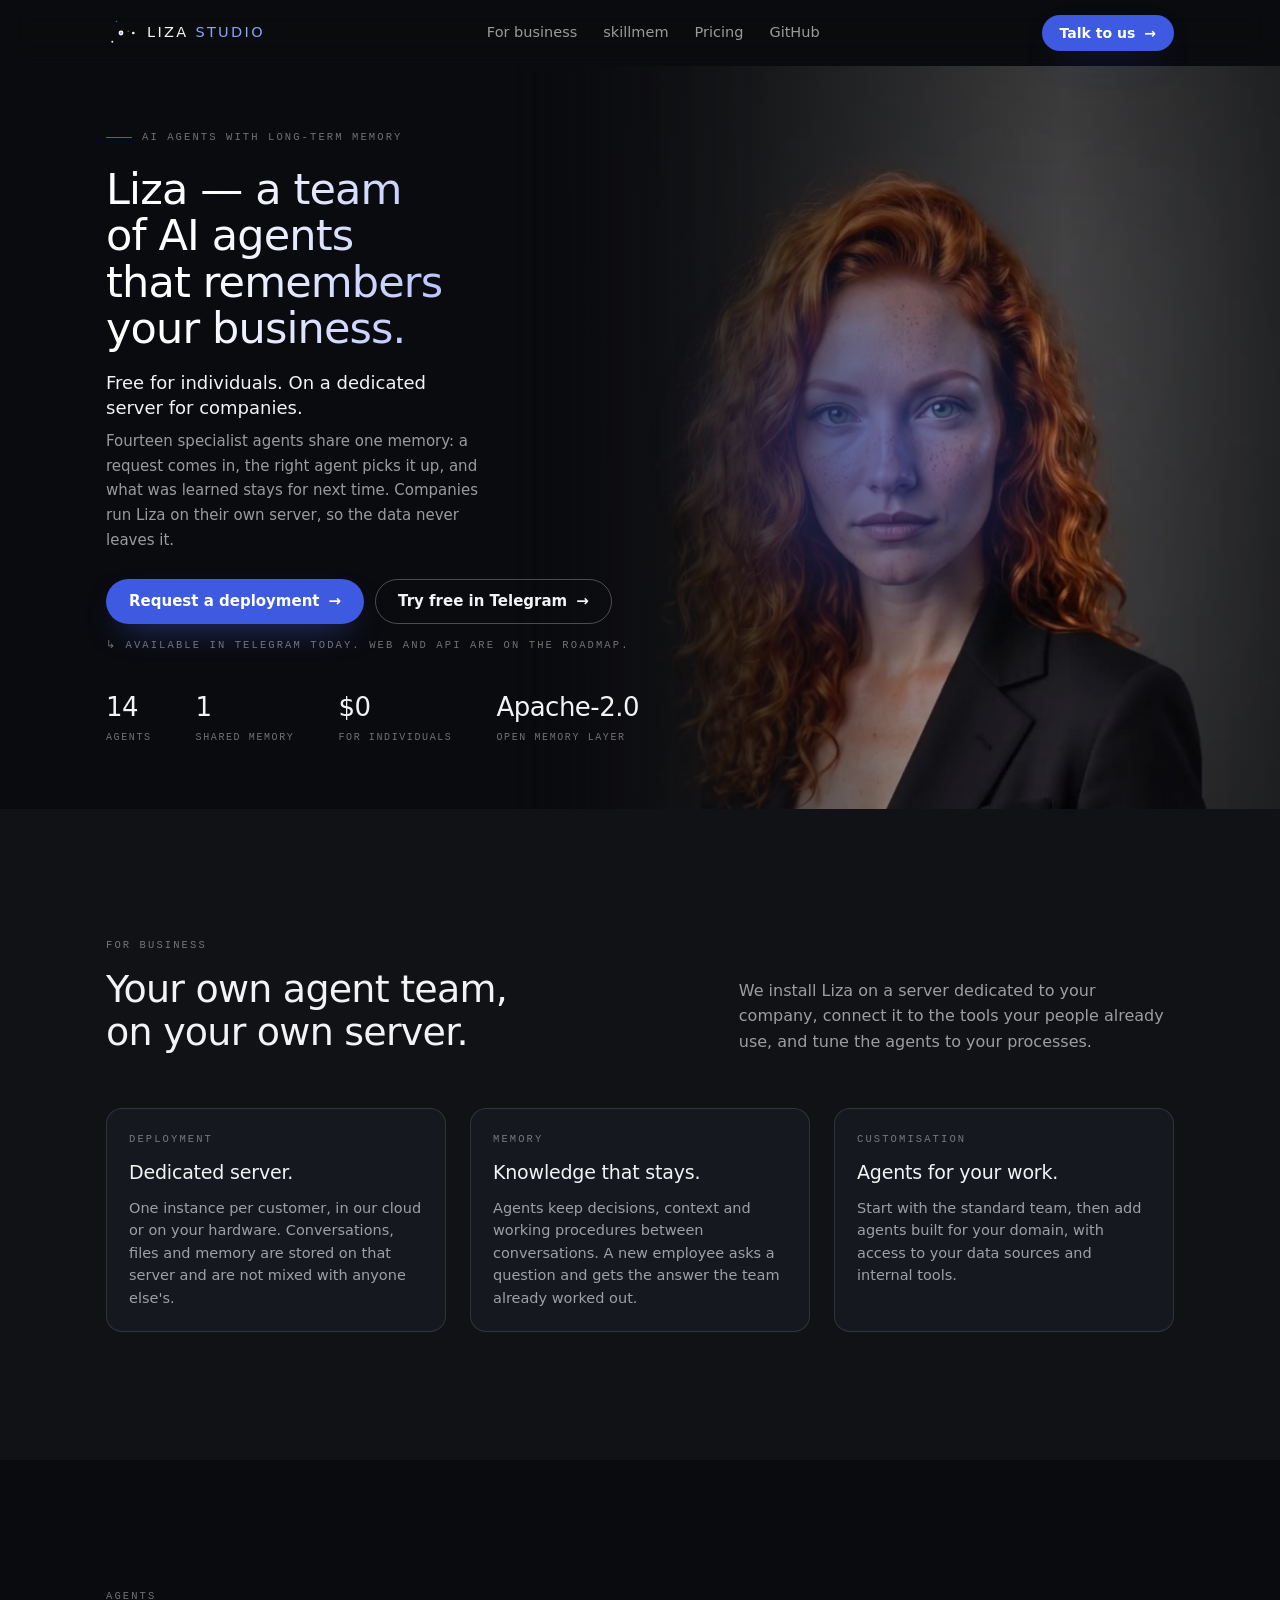
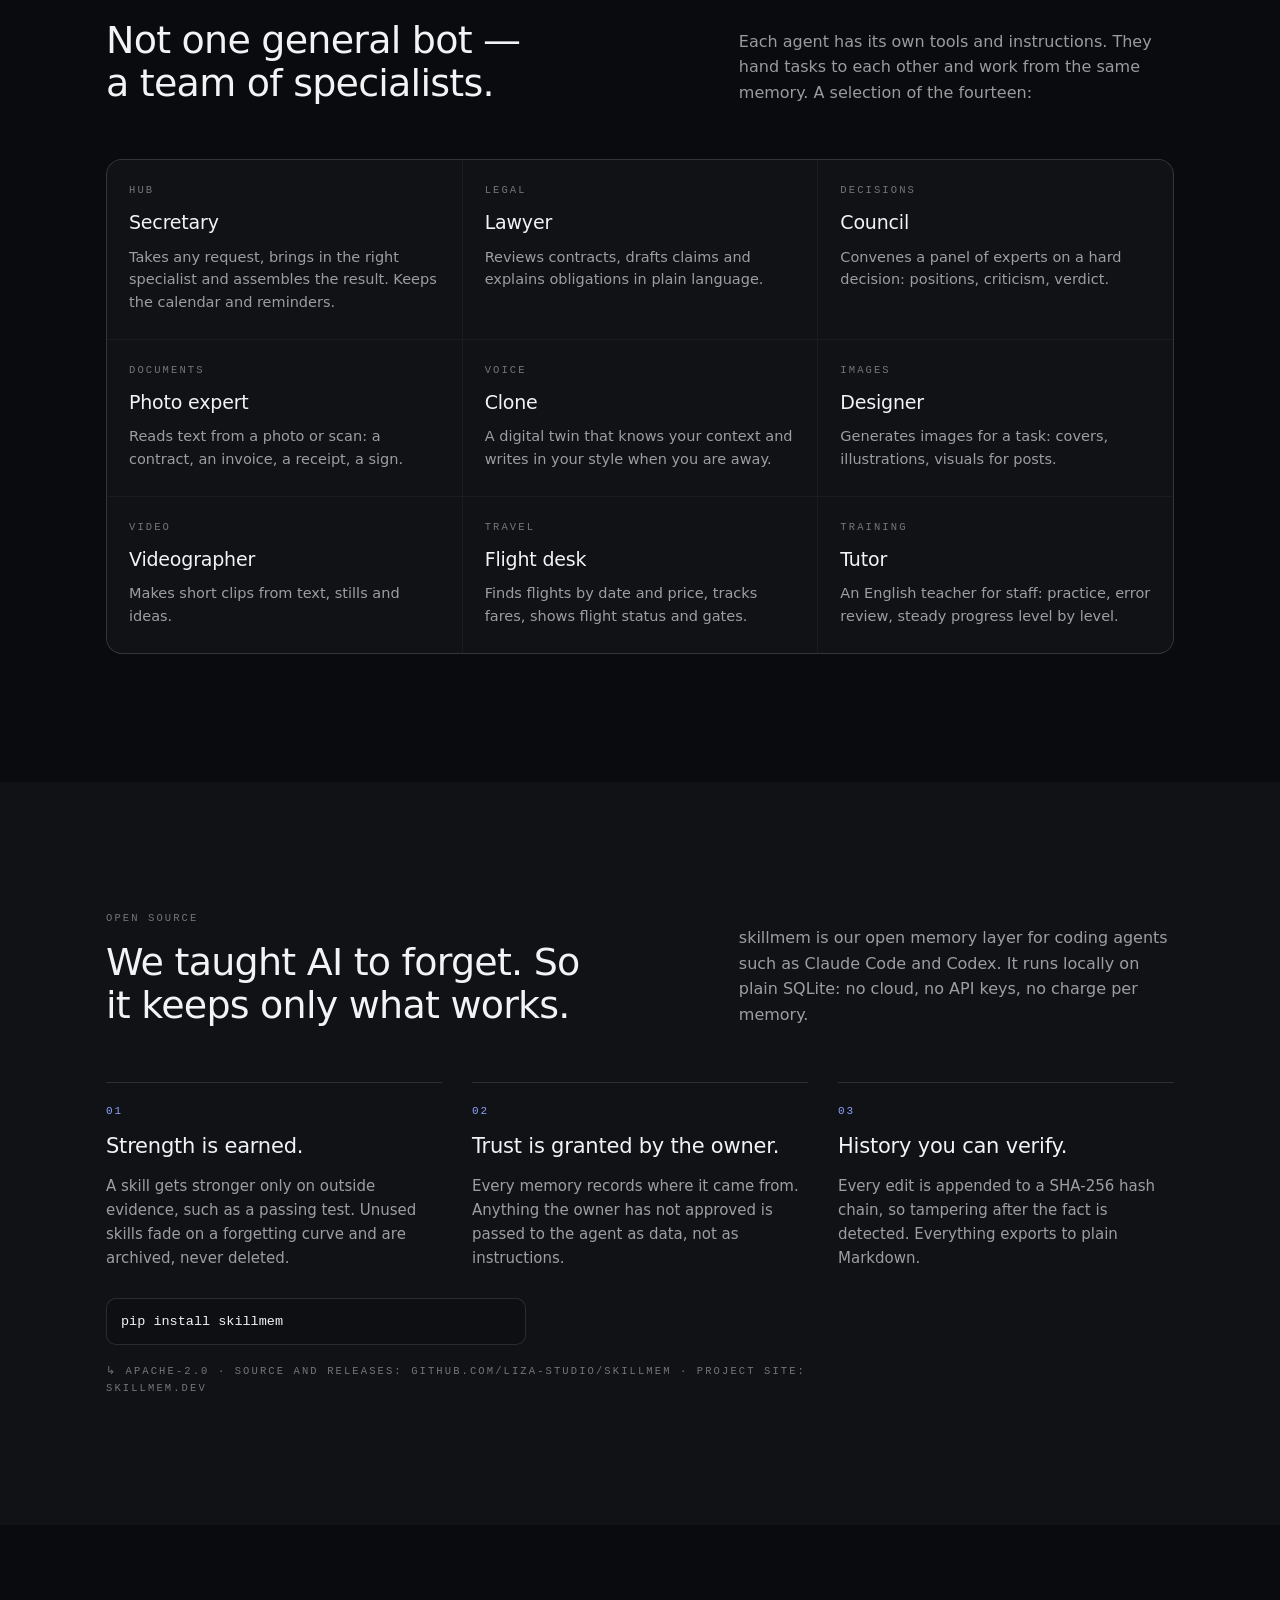
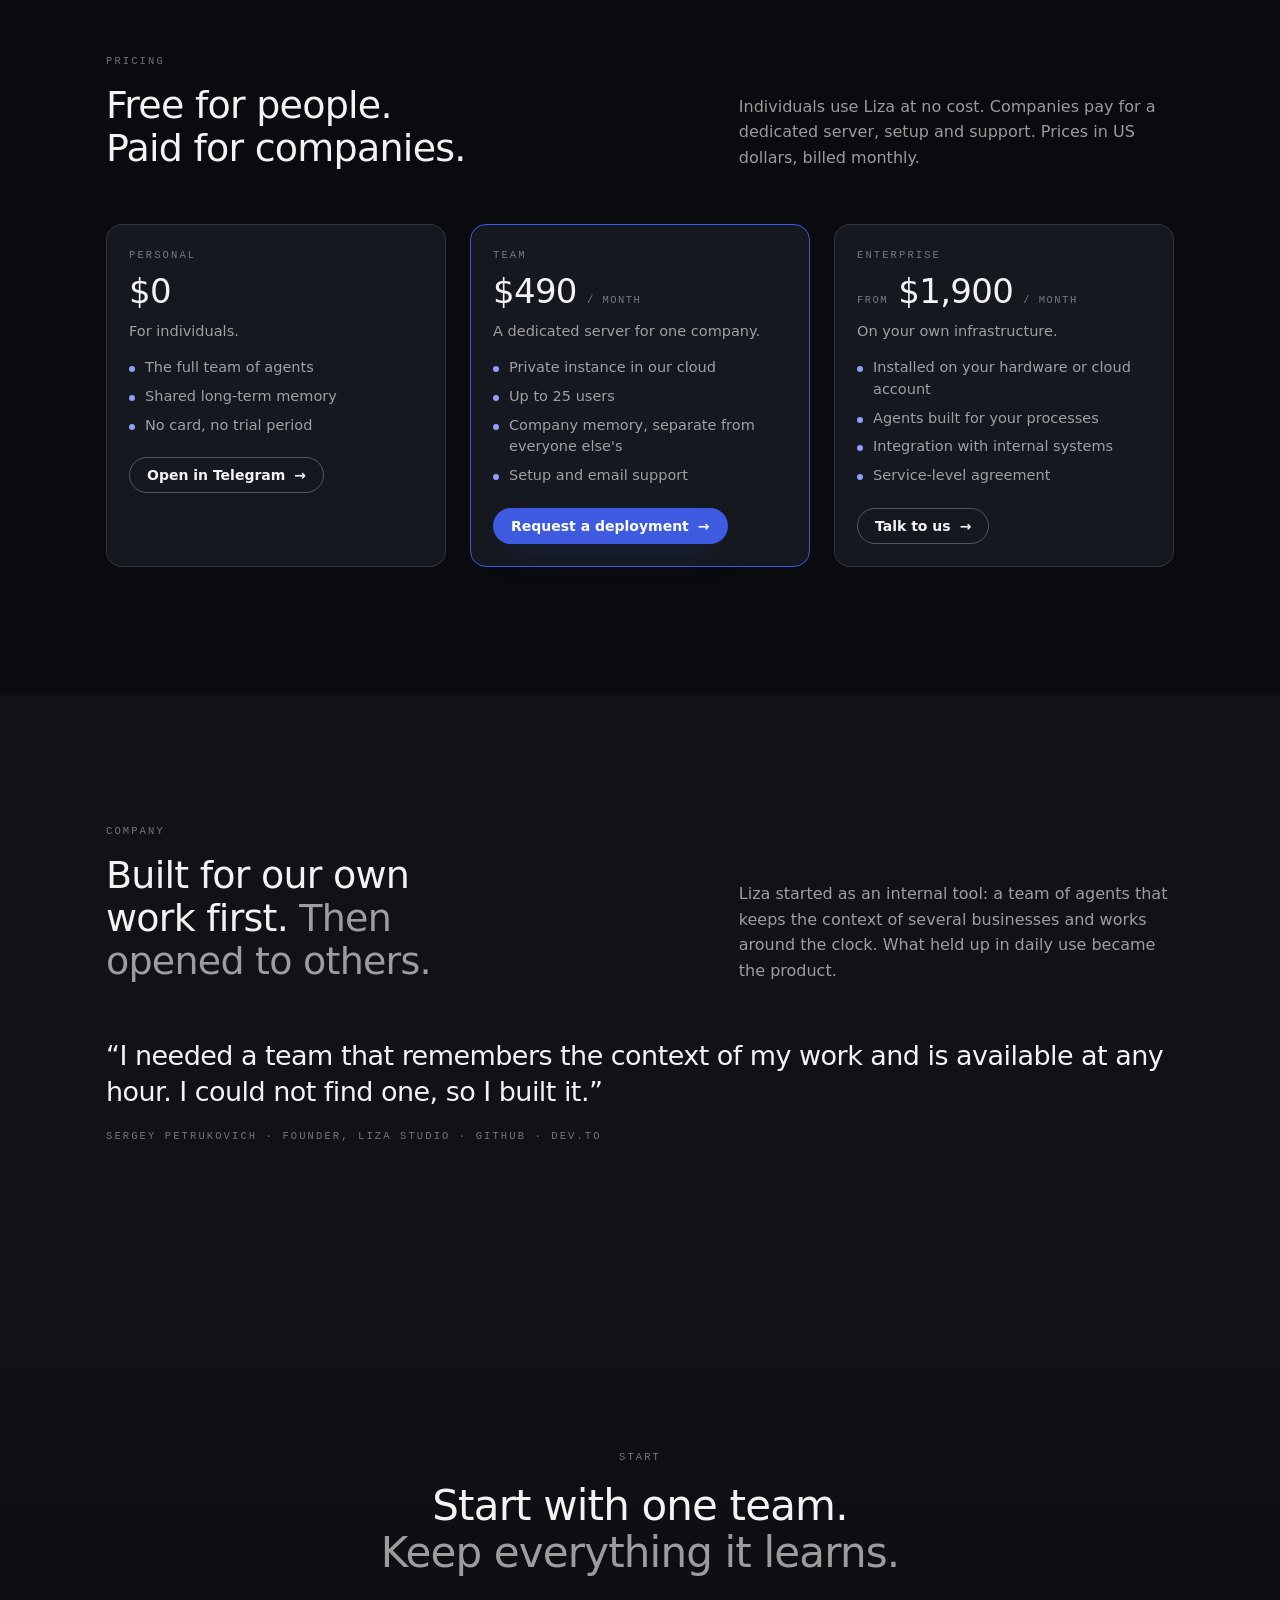
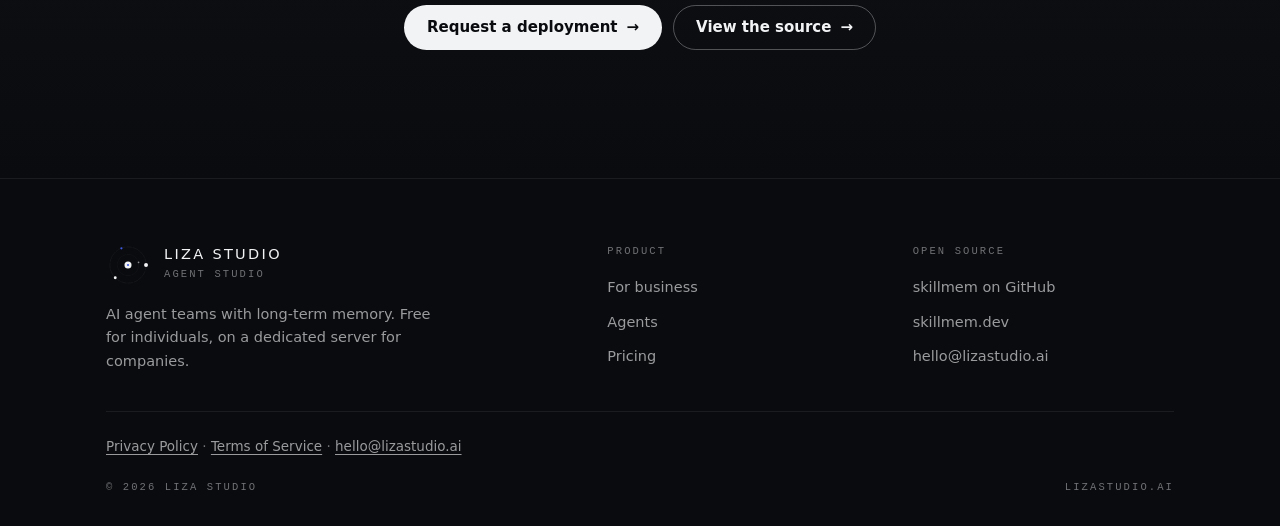
==== index.html @ 26da5e57 "Liza Studio website: landing, privacy, terms Co-Authored-By: Claude Fable 5.2 <noreply@anthropic.com" ====
<!DOCTYPE html>
<html lang="en">
<head>
  <meta charset="utf-8">
  <meta name="viewport" content="width=device-width, initial-scale=1">
  <title>Liza Studio — AI agent teams with long-term memory, on your own server</title>
  <meta name="description" content="Liza Studio builds teams of AI agents that share long-term memory. Free for individuals, deployed on a dedicated server for companies. Memory layer skillmem is open source under Apache-2.0.">
  <meta name="theme-color" content="#0A0B0E">
  <link rel="canonical" href="https://lizastudio.ai/">

  <meta property="og:type" content="website">
  <meta property="og:site_name" content="Liza Studio">
  <meta property="og:url" content="https://lizastudio.ai/">
  <meta property="og:title" content="Liza Studio — AI agent teams with long-term memory">
  <meta property="og:description" content="A team of AI agents with shared long-term memory. Free for individuals, on a dedicated server for companies. Open-source memory layer: skillmem.">
  <meta property="og:locale" content="en_US">

  <script type="application/ld+json">
{
  "@context": "https://schema.org",
  "@graph": [
    {
      "@type": "Organization",
      "@id": "https://lizastudio.ai/#org",
      "name": "Liza Studio",
      "url": "https://lizastudio.ai/",
      "description": "Developer of Liza, a team of AI agents with shared long-term memory, and of skillmem, an open-source memory layer for coding agents.",
      "sameAs": ["https://github.com/liza-studio"]
    },
    {
      "@type": "SoftwareApplication",
      "name": "Liza for Business",
      "applicationCategory": "BusinessApplication",
      "operatingSystem": "Linux (self-hosted)",
      "publisher": {"@id": "https://lizastudio.ai/#org"},
      "offers": [
        {"@type": "Offer", "name": "Personal", "price": "0", "priceCurrency": "USD"},
        {"@type": "Offer", "name": "Team", "price": "490", "priceCurrency": "USD"},
        {"@type": "Offer", "name": "Enterprise", "price": "1900", "priceCurrency": "USD"}
      ]
    },
    {
      "@type": "SoftwareSourceCode",
      "name": "skillmem",
      "codeRepository": "https://github.com/liza-studio/skillmem",
      "license": "https://www.apache.org/licenses/LICENSE-2.0",
      "programmingLanguage": "Python",
      "publisher": {"@id": "https://lizastudio.ai/#org"}
    }
  ]
}
  </script>

  <link rel="icon" type="image/svg+xml" href="assets/lisa-favicon.svg">
  <link rel="icon" type="image/png" sizes="32x32" href="favicon-32.png">
  <link rel="apple-touch-icon" href="apple-touch-icon.png">
  <link rel="stylesheet" href="styles.css?v=20261124a">
  <style>
    .price{font-family:var(--display); font-weight:200; font-size:34px; letter-spacing:-.02em; color:var(--paper); line-height:1.1}
    .price small{font-family:var(--mono); font-size:10.5px; letter-spacing:.14em; text-transform:uppercase; color:var(--muted-2)}
    .plan ul{margin:6px 0 0; padding:0; list-style:none; display:grid; gap:7px; font-size:14.5px; line-height:1.5; color:var(--muted)}
    .plan li{padding-left:16px; position:relative}
    .plan li::before{content:""; position:absolute; left:0; top:.62em; width:6px; height:6px; border-radius:50%; background:var(--accent-soft)}
    .plan--main{border-color:var(--accent)}
    .plan .btn{margin-top:12px; justify-self:start}
    .code{font-family:var(--mono); font-size:13.5px; background:#0D0F13; border:1px solid var(--line); border-radius:10px; padding:12px 14px; color:var(--paper); overflow-x:auto; white-space:nowrap}
  </style>
</head>
<body>
  <a class="skip-link" href="#main">Skip to content</a>

  <header class="site-header">
    <div class="container header__inner">
      <a class="logo" href="/" aria-label="Liza Studio — home">
        <svg class="logo__mark" viewBox="-100 -100 200 200" width="30" height="30" aria-hidden="true">
          <g><circle cx="82" cy="0" r="9" fill="currentColor"></circle><circle cx="-58" cy="58" r="6.5" fill="currentColor"></circle><circle cx="-30" cy="-76" r="5" fill="#3D5AE0"></circle></g>
          <g><circle cx="48" cy="-12" r="4" fill="currentColor" opacity="0.55"></circle></g>
          <circle cx="0" cy="0" r="16" fill="currentColor"></circle>
          <circle cx="0" cy="0" r="5" fill="#3D5AE0"></circle>
        </svg>
        <span class="logo__word">Liza <span class="logo__muted">Studio</span></span>
      </a>

      <nav class="header__nav" aria-label="Main menu">
        <a class="header__link" href="#business">For business</a>
        <a class="header__link" href="#skillmem">skillmem</a>
        <a class="header__link" href="#pricing">Pricing</a>
        <a class="header__link" href="https://github.com/liza-studio/skillmem" target="_blank" rel="noopener">GitHub</a>
      </nav>

      <div class="header__right">
        <a class="btn btn--primary btn--sm header__cta" href="mailto:hello@lizastudio.ai?subject=Liza%20for%20Business">
          <span class="btn__full">Talk to us</span>
          <span class="btn__short" aria-hidden="true">Contact</span>
          <span aria-hidden="true">→</span>
        </a>
        <button class="header__burger" type="button" aria-label="Open menu" aria-expanded="false" aria-controls="mobile-menu">
          <span></span><span></span><span></span>
        </button>
      </div>
    </div>

    <nav class="mobile-menu" id="mobile-menu" aria-label="Mobile menu" hidden>
      <a href="#business">For business</a>
      <a href="#skillmem">skillmem</a>
      <a href="#pricing">Pricing</a>
      <a href="https://github.com/liza-studio/skillmem" target="_blank" rel="noopener">GitHub</a>
    </nav>
  </header>

  <main id="main">
    <section class="hero">
      <div class="hero__media" aria-hidden="true">
        <video id="hero-video" poster="assets/liza-poster-hd.jpg"
               autoplay muted loop playsinline webkit-playsinline preload="auto"
               disablepictureinpicture disableremoteplayback>
          <source src="assets/liza-alive-hd.mp4" type="video/mp4">
        </video>
      </div>
      <div class="hero__glow" aria-hidden="true"></div>
      <div class="container hero__inner">
        <p class="mono-label hero__eyebrow">AI agents with long-term memory</p>
        <h1 class="hero__title"><b>Liza</b> — a team of AI agents that remembers your business.</h1>
        <p class="hero__offer">Free for individuals. On a dedicated server for companies.</p>
        <p class="hero__lead">Fourteen specialist agents share one memory: a request comes in, the right agent picks it up, and what was learned stays for next time. Companies run Liza on their own server, so the data never leaves it.</p>
        <div class="hero__actions">
          <a class="btn btn--primary" href="mailto:hello@lizastudio.ai?subject=Liza%20for%20Business">Request a deployment <span aria-hidden="true">→</span></a>
          <a class="btn btn--outline" href="https://t.me/LizaPetrovna_bot?start=ai_hero" target="_blank" rel="noopener">Try free in Telegram <span aria-hidden="true">→</span></a>
        </div>
        <p class="mono-label mono-label--muted hero__note">↳ Available in Telegram today. Web and API are on the roadmap.</p>
        <div class="hero__stats">
          <div><b>14</b><span>agents</span></div>
          <div><b>1</b><span>shared memory</span></div>
          <div><b>$0</b><span>for individuals</span></div>
          <div><b>Apache-2.0</b><span>open memory layer</span></div>
        </div>
      </div>
    </section>

    <section class="section section--cool" id="business">
      <div class="container">
        <header class="section__header section__header--row">
          <div>
            <p class="mono-label">For business</p>
            <h2 class="section__title section__title--narrow">Your own agent team, on your own server.</h2>
          </div>
          <p class="section__sub">We install Liza on a server dedicated to your company, connect it to the tools your people already use, and tune the agents to your processes.</p>
        </header>
        <div class="grid grid--3 system__cards">
          <article class="info-card">
            <p class="mono-label">Deployment</p>
            <h3 class="info-card__title">Dedicated server.</h3>
            <p class="info-card__text">One instance per customer, in our cloud or on your hardware. Conversations, files and memory are stored on that server and are not mixed with anyone else's.</p>
          </article>
          <article class="info-card">
            <p class="mono-label">Memory</p>
            <h3 class="info-card__title">Knowledge that stays.</h3>
            <p class="info-card__text">Agents keep decisions, context and working procedures between conversations. A new employee asks a question and gets the answer the team already worked out.</p>
          </article>
          <article class="info-card">
            <p class="mono-label">Customisation</p>
            <h3 class="info-card__title">Agents for your work.</h3>
            <p class="info-card__text">Start with the standard team, then add agents built for your domain, with access to your data sources and internal tools.</p>
          </article>
        </div>
      </div>
    </section>

    <section class="section section--paper" id="agents">
      <div class="container">
        <header class="section__header section__header--row">
          <div>
            <p class="mono-label">Agents</p>
            <h2 class="section__title section__title--narrow">Not one general bot — a team of specialists.</h2>
          </div>
          <p class="section__sub">Each agent has its own tools and instructions. They hand tasks to each other and work from the same memory. A selection of the fourteen:</p>
        </header>
        <div class="agents-grid">
          <article class="agent-card">
            <p class="mono-label">Hub</p>
            <h3 class="agent-card__title">Secretary</h3>
            <p class="agent-card__text">Takes any request, brings in the right specialist and assembles the result. Keeps the calendar and reminders.</p>
          </article>
          <article class="agent-card">
            <p class="mono-label">Legal</p>
            <h3 class="agent-card__title">Lawyer</h3>
            <p class="agent-card__text">Reviews contracts, drafts claims and explains obligations in plain language.</p>
          </article>
          <article class="agent-card">
            <p class="mono-label">Decisions</p>
            <h3 class="agent-card__title">Council</h3>
            <p class="agent-card__text">Convenes a panel of experts on a hard decision: positions, criticism, verdict.</p>
          </article>
          <article class="agent-card">
            <p class="mono-label">Documents</p>
            <h3 class="agent-card__title">Photo expert</h3>
            <p class="agent-card__text">Reads text from a photo or scan: a contract, an invoice, a receipt, a sign.</p>
          </article>
          <article class="agent-card">
            <p class="mono-label">Voice</p>
            <h3 class="agent-card__title">Clone</h3>
            <p class="agent-card__text">A digital twin that knows your context and writes in your style when you are away.</p>
          </article>
          <article class="agent-card">
            <p class="mono-label">Images</p>
            <h3 class="agent-card__title">Designer</h3>
            <p class="agent-card__text">Generates images for a task: covers, illustrations, visuals for posts.</p>
          </article>
          <article class="agent-card">
            <p class="mono-label">Video</p>
            <h3 class="agent-card__title">Videographer</h3>
            <p class="agent-card__text">Makes short clips from text, stills and ideas.</p>
          </article>
          <article class="agent-card">
            <p class="mono-label">Travel</p>
            <h3 class="agent-card__title">Flight desk</h3>
            <p class="agent-card__text">Finds flights by date and price, tracks fares, shows flight status and gates.</p>
          </article>
          <article class="agent-card">
            <p class="mono-label">Training</p>
            <h3 class="agent-card__title">Tutor</h3>
            <p class="agent-card__text">An English teacher for staff: practice, error review, steady progress level by level.</p>
          </article>
        </div>
      </div>
    </section>

    <section class="section section--cool" id="skillmem">
      <div class="container">
        <header class="section__header section__header--row">
          <div>
            <p class="mono-label">Open source</p>
            <h2 class="section__title section__title--narrow">We taught AI to forget. So it keeps only what works.</h2>
          </div>
          <p class="section__sub">skillmem is our open memory layer for coding agents such as Claude Code and Codex. It runs locally on plain SQLite: no cloud, no API keys, no charge per memory.</p>
        </header>
        <div class="steps">
          <article class="step">
            <div class="step__num">01</div>
            <h3 class="step__title">Strength is earned.</h3>
            <p class="step__text">A skill gets stronger only on outside evidence, such as a passing test. Unused skills fade on a forgetting curve and are archived, never deleted.</p>
          </article>
          <article class="step">
            <div class="step__num">02</div>
            <h3 class="step__title">Trust is granted by the owner.</h3>
            <p class="step__text">Every memory records where it came from. Anything the owner has not approved is passed to the agent as data, not as instructions.</p>
          </article>
          <article class="step">
            <div class="step__num">03</div>
            <h3 class="step__title">History you can verify.</h3>
            <p class="step__text">Every edit is appended to a SHA-256 hash chain, so tampering after the fact is detected. Everything exports to plain Markdown.</p>
          </article>
        </div>
        <p class="code" style="margin-top:28px; max-width:420px;">pip install skillmem</p>
        <p class="mono-label mono-label--muted" style="margin-top:18px; line-height:1.6; max-width:760px;">↳ Apache-2.0 · source and releases: <a href="https://github.com/liza-studio/skillmem" rel="noopener" target="_blank">github.com/liza-studio/skillmem</a> · project site: <a href="https://skillmem.dev" rel="noopener" target="_blank">skillmem.dev</a></p>
      </div>
    </section>

    <section class="section section--paper" id="pricing">
      <div class="container">
        <header class="section__header section__header--row">
          <div>
            <p class="mono-label">Pricing</p>
            <h2 class="section__title section__title--narrow">Free for people. Paid for companies.</h2>
          </div>
          <p class="section__sub">Individuals use Liza at no cost. Companies pay for a dedicated server, setup and support. Prices in US dollars, billed monthly.</p>
        </header>
        <div class="grid grid--3 system__cards">
          <article class="info-card plan">
            <p class="mono-label">Personal</p>
            <p class="price">$0</p>
            <p class="info-card__text">For individuals.</p>
            <ul>
              <li>The full team of agents</li>
              <li>Shared long-term memory</li>
              <li>No card, no trial period</li>
            </ul>
            <a class="btn btn--outline btn--sm" href="https://t.me/LizaPetrovna_bot?start=ai_pricing" target="_blank" rel="noopener">Open in Telegram <span aria-hidden="true">→</span></a>
          </article>
          <article class="info-card plan plan--main">
            <p class="mono-label">Team</p>
            <p class="price">$490 <small>/ month</small></p>
            <p class="info-card__text">A dedicated server for one company.</p>
            <ul>
              <li>Private instance in our cloud</li>
              <li>Up to 25 users</li>
              <li>Company memory, separate from everyone else's</li>
              <li>Setup and email support</li>
            </ul>
            <a class="btn btn--primary btn--sm" href="mailto:hello@lizastudio.ai?subject=Liza%20Team%20plan">Request a deployment <span aria-hidden="true">→</span></a>
          </article>
          <article class="info-card plan">
            <p class="mono-label">Enterprise</p>
            <p class="price"><small>from</small> $1,900 <small>/ month</small></p>
            <p class="info-card__text">On your own infrastructure.</p>
            <ul>
              <li>Installed on your hardware or cloud account</li>
              <li>Agents built for your processes</li>
              <li>Integration with internal systems</li>
              <li>Service-level agreement</li>
            </ul>
            <a class="btn btn--outline btn--sm" href="mailto:hello@lizastudio.ai?subject=Liza%20Enterprise">Talk to us <span aria-hidden="true">→</span></a>
          </article>
        </div>
      </div>
    </section>

    <section class="section section--cool" id="company">
      <div class="container">
        <header class="section__header section__header--row">
          <div>
            <p class="mono-label">Company</p>
            <h2 class="section__title section__title--narrow">Built for our own work first. <span class="text-muted">Then opened to others.</span></h2>
          </div>
          <p class="section__sub">Liza started as an internal tool: a team of agents that keeps the context of several businesses and works around the clock. What held up in daily use became the product.</p>
        </header>
        <div class="author__row">
          <figure class="author__quote">
            <blockquote>“I needed a team that remembers the context of my work and is available at any hour. I could not find one, so I built it.”</blockquote>
            <figcaption class="mono-label mono-label--muted" style="margin-top:18px;">Sergey Petrukovich · founder, Liza Studio · <a href="https://github.com/mrpetrukovich" target="_blank" rel="noopener">GitHub</a> · <a href="https://dev.to/sergeypetrukovich" target="_blank" rel="noopener">dev.to</a></figcaption>
          </figure>
        </div>
      </div>
    </section>

    <section class="cta" id="start">
      <div class="container cta__inner">
        <p class="mono-label mono-label--muted">Start</p>
        <h2 class="cta__title">Start with one team.<br><span class="text-muted">Keep everything it learns.</span></h2>
        <div class="cta__actions">
          <a class="btn btn--paper" href="mailto:hello@lizastudio.ai?subject=Liza%20for%20Business">Request a deployment <span aria-hidden="true">→</span></a>
          <a class="btn btn--outline-light" href="https://github.com/liza-studio/skillmem" target="_blank" rel="noopener">View the source <span aria-hidden="true">→</span></a>
        </div>
      </div>
    </section>
  </main>

  <footer class="footer">
    <div class="container">
      <div class="footer__grid">
        <div class="footer__brand">
          <div class="logo logo--footer">
            <svg class="logo__mark" viewBox="-100 -100 200 200" width="44" height="44" aria-hidden="true">
              <circle cx="0" cy="0" r="82" fill="none" stroke="currentColor" stroke-width="1.25" stroke-dasharray="1.5 4" opacity="0.55"></circle>
              <circle cx="0" cy="0" r="48" fill="none" stroke="currentColor" stroke-width="1.25" stroke-dasharray="1.5 4" opacity="0.35"></circle>
              <g><circle cx="82" cy="0" r="9" fill="currentColor"></circle><circle cx="-58" cy="58" r="6.5" fill="currentColor"></circle><circle cx="-30" cy="-76" r="5" fill="#3D5AE0"></circle></g>
              <g><circle cx="48" cy="-12" r="4" fill="currentColor" opacity="0.55"></circle></g>
              <circle cx="0" cy="0" r="16" fill="currentColor"></circle>
              <circle cx="0" cy="0" r="5" fill="#3D5AE0"></circle>
            </svg>
            <div>
              <div class="logo__word">Liza Studio</div>
              <p class="mono-label mono-label--muted">agent studio</p>
            </div>
          </div>
          <p class="footer__about">AI agent teams with long-term memory. Free for individuals, on a dedicated server for companies.</p>
        </div>
        <nav class="footer__nav" aria-label="Product">
          <p class="mono-label mono-label--muted">Product</p>
          <ul>
            <li><a href="#business">For business</a></li>
            <li><a href="#agents">Agents</a></li>
            <li><a href="#pricing">Pricing</a></li>
          </ul>
        </nav>
        <nav class="footer__nav" aria-label="Open source">
          <p class="mono-label mono-label--muted">Open source</p>
          <ul>
            <li><a href="https://github.com/liza-studio/skillmem" target="_blank" rel="noopener">skillmem on GitHub</a></li>
            <li><a href="https://skillmem.dev" target="_blank" rel="noopener">skillmem.dev</a></li>
            <li><a href="mailto:hello@lizastudio.ai">hello@lizastudio.ai</a></li>
          </ul>
        </nav>
      </div>
      <div class="footer__req">
        <a href="privacy.html">Privacy Policy</a> · <a href="terms.html">Terms of Service</a> · <a href="mailto:hello@lizastudio.ai">hello@lizastudio.ai</a>
      </div>
      <div class="footer__bottom">
        <span class="mono-label mono-label--muted">© 2026 Liza Studio</span>
        <span class="mono-label mono-label--muted">lizastudio.ai</span>
      </div>
    </div>
  </footer>

  <script>
    (function () {
      'use strict';
      var burger = document.querySelector('.header__burger');
      var menu = document.getElementById('mobile-menu');
      if (!burger || !menu) return;
      function setOpen(open) {
        burger.setAttribute('aria-expanded', String(open));
        burger.setAttribute('aria-label', open ? 'Close menu' : 'Open menu');
        menu.hidden = !open;
      }
      burger.addEventListener('click', function () {
        setOpen(burger.getAttribute('aria-expanded') !== 'true');
      });
      menu.addEventListener('click', function (e) { if (e.target.closest('a')) setOpen(false); });
      document.addEventListener('keydown', function (e) { if (e.key === 'Escape') setOpen(false); });
    })();
  </script>
</body>
</html>
---- styles.css ----
/* Liza Studio — тёмная редакция «Ночь», 2026-09-15 */

  unicode-range:U+0301,U+0400-045F,U+0490-0491,U+04B0-04B1,U+2116}
@font-face{font-family:"Unbounded";src:url(assets/fonts/unbounded-lat.woff2) format("woff2");font-weight:200 500;font-style:normal;font-display:swap;
  unicode-range:U+0000-00FF,U+0131,U+0152-0153,U+02BB-02BC,U+02C6,U+02DA,U+02DC,U+0304,U+0308,U+0329,U+2000-206F,U+20AC,U+2122,U+2191,U+2193,U+2212,U+2215,U+FEFF,U+FFFD}
  unicode-range:U+0301,U+0400-045F,U+0490-0491,U+04B0-04B1,U+2116}
@font-face{font-family:"Onest";src:url(assets/fonts/onest-lat.woff2) format("woff2");font-weight:300 700;font-style:normal;font-display:swap;
  unicode-range:U+0000-00FF,U+0131,U+0152-0153,U+02BB-02BC,U+02C6,U+02DA,U+02DC,U+0304,U+0308,U+0329,U+2000-206F,U+20AC,U+2122,U+2191,U+2193,U+2212,U+2215,U+FEFF,U+FFFD}

:root{
  --ink:#0A0B0E;          /* основной фон */
  --ink-2:#101216;        /* чередующаяся секция */
  --card:#15181E;
  --line:rgba(242,243,245,.12);
  --line-2:rgba(242,243,245,.07);
  --paper:#F2F3F5;
  --muted:rgba(242,243,245,.62);
  --muted-2:rgba(242,243,245,.44);
  --accent:#3D5AE0;
  --accent-soft:#8DA0FF;
  --tg:#2AABEE;
  --max:#6E54FF;
  --display:"Unbounded",system-ui,sans-serif;
  --sans:"Onest",system-ui,-apple-system,"Segoe UI",Roboto,sans-serif;
  --mono:ui-monospace,SFMono-Regular,Menlo,Consolas,"Liberation Mono",monospace;
  --container:1180px;
  --pad-x:20px;
  --section-py:76px;
  --header-h:66px;
}
@media (min-width:760px){ :root{ --pad-x:40px; --section-py:104px } }
@media (min-width:1100px){ :root{ --pad-x:56px; --section-py:128px } }

*{box-sizing:border-box}
html{-webkit-text-size-adjust:100%; scroll-behavior:smooth; scroll-padding-top:var(--header-h)}
@media (prefers-reduced-motion:reduce){ html{scroll-behavior:auto} }
body{
  margin:0; background:var(--ink); color:var(--paper);
  font-family:var(--sans); font-size:16px; line-height:1.6;
  -webkit-font-smoothing:antialiased; overflow-x:hidden;
}
img,video{max-width:100%; display:block}
a{color:inherit; text-decoration:none}
h1,h2,h3{margin:0; text-wrap:balance}
p{margin:0}
ul{margin:0; padding:0; list-style:none}
:focus-visible{outline:2px solid var(--accent-soft); outline-offset:3px; border-radius:4px}

.container{width:100%; max-width:var(--container); margin:0 auto; padding-inline:var(--pad-x)}
.skip-link{position:absolute; left:-9999px; top:0; background:var(--accent); color:#fff; padding:10px 16px; z-index:99}
.skip-link:focus{left:12px; top:12px}

.mono-label{
  font-family:var(--mono); font-size:10.5px; letter-spacing:.2em; text-transform:uppercase;
  color:var(--muted-2); margin:0;
}
.mono-label--light{color:var(--paper)}
.mono-label--muted{color:var(--muted-2)}
.text-muted{color:var(--muted)}

/* ---------- кнопки ---------- */
.btn{
  display:inline-flex; align-items:center; gap:9px; justify-content:center;
  font-family:var(--sans); font-size:15px; font-weight:600; line-height:1;
  padding:14px 22px; border-radius:999px; border:1px solid transparent;
  transition:transform .18s ease, background .18s ease, border-color .18s ease, box-shadow .18s ease;
  cursor:pointer;
}
.btn:hover{transform:translateY(-1px)}
.btn:active{transform:translateY(0)}
.btn--primary{background:var(--accent); color:#fff; box-shadow:0 14px 34px -16px rgba(61,90,224,.95)}
.btn--primary:hover{background:#4B67E8}
.btn--outline{border-color:rgba(242,243,245,.28); color:var(--paper)}
.btn--outline:hover{border-color:var(--paper); background:rgba(242,243,245,.06)}
.btn--outline-light{border-color:rgba(242,243,245,.3); color:var(--paper)}
.btn--outline-light:hover{background:rgba(242,243,245,.08)}
.btn--paper{background:var(--paper); color:var(--ink)}
.btn--paper:hover{background:#fff}
.btn--ghost{color:var(--muted-2); border-color:var(--line); cursor:default}
.btn--ghost:hover{transform:none}
.btn--sm{padding:10px 17px; font-size:14px}
.btn__short{display:none}

/* ---------- шапка ---------- */
.site-header{
  position:sticky; top:0; z-index:50; background:rgba(10,11,14,.82);
  backdrop-filter:blur(14px); -webkit-backdrop-filter:blur(14px);
}
.header__inner{display:flex; align-items:center; justify-content:space-between; gap:18px; height:var(--header-h)}
.logo{display:inline-flex; align-items:center; gap:11px; color:var(--paper)}
.logo__mark{color:var(--paper); flex:none}
.logo__word{font-family:var(--display); font-weight:400; font-size:14.5px; letter-spacing:.16em; text-transform:uppercase; white-space:nowrap}
.logo__muted{color:var(--accent-soft); font-weight:500}
.header__nav{display:none; gap:26px; align-items:center}
.header__link{font-size:14.5px; color:var(--muted); transition:color .18s}
.header__link:hover{color:var(--paper)}
.header__soon{font-size:14.5px; color:var(--muted-2)}
.header__right{display:flex; align-items:center; gap:10px}
.header__burger{
  width:42px; height:38px; display:inline-flex; flex-direction:column; justify-content:center; gap:5px;
  background:none; border:1px solid var(--line); border-radius:10px; padding:0 10px; cursor:pointer;
}
.header__burger span{display:block; height:1.5px; background:var(--paper); border-radius:2px}
.mobile-menu{display:flex; flex-direction:column; gap:2px; padding:8px var(--pad-x) 18px; border-top:1px solid var(--line-2)}
.mobile-menu[hidden]{display:none}
.mobile-menu a, .mobile-menu__soon{padding:12px 0; font-size:16px; border-bottom:1px solid var(--line-2)}
.mobile-menu__soon{color:var(--muted-2)}
@media (min-width:900px){
  .header__nav{display:flex}
  .header__burger{display:none}
  .mobile-menu{display:none !important}
}
@media (max-width:420px){
  .btn__full{display:none}
  .btn__short{display:inline}
}

/* ---------- герой — перенос макета «Ночь» 1:1 ---------- */
.hero{position:relative; overflow:hidden; background:var(--ink);
  min-height:calc(100svh - var(--header-h)); display:flex; align-items:stretch}
.hero__media{position:absolute; inset:0; z-index:0}
.hero__media video, .hero__media img{width:100%; height:100%; object-fit:cover; object-position:50% 22%;
  animation:ken 26s ease-in-out infinite alternate}
@keyframes ken{from{transform:scale(1.02)} to{transform:scale(1.12)}}
.hero__media::after{content:""; position:absolute; inset:0;
  background:linear-gradient(180deg,rgba(10,11,14,.62) 0,rgba(10,11,14,.1) 17%,rgba(10,11,14,.62) 43%,var(--ink) 68%)}
.hero__glow{position:absolute; z-index:1; left:50%; top:8%; transform:translateX(-50%);
  width:280px; aspect-ratio:1; border-radius:50%;
  background:radial-gradient(circle,rgba(61,90,224,.46),transparent 66%); filter:blur(22px);
  animation:breathe 9s ease-in-out infinite alternate; pointer-events:none}
@keyframes breathe{from{opacity:.42; transform:translateX(-50%) scale(.94)} to{opacity:.82; transform:translateX(-50%) scale(1.07)}}
.hero__inner{position:relative; z-index:2; display:flex; flex-direction:column; justify-content:flex-end;
  width:100%; padding-block:40px 30px; gap:0}
.hero__eyebrow{display:flex; align-items:center; gap:10px}
.hero__eyebrow::before{content:""; display:block; width:26px; height:1px; background:var(--accent)}
.hero__title{
  font-family:var(--display); font-weight:200; font-size:clamp(22px,5.6vw,43px); line-height:1.08;
  letter-spacing:-.02em; margin:16px 0 0;
  background:linear-gradient(100deg,#FFFFFF 12%,#B9C4FF 38%,#FFFFFF 62%); background-size:220% 100%;
  -webkit-background-clip:text; background-clip:text; color:transparent;
  animation:sweep 7s 1.2s ease-in-out infinite;
}
.hero__title b{font-weight:500}
@keyframes sweep{0%,100%{background-position:120% 0} 50%{background-position:-20% 0}}
.hero__offer{margin-top:16px; font-size:16px; font-weight:500; line-height:1.4; color:var(--paper)}
.hero__lead{margin-top:9px; font-size:13.5px; line-height:1.5; color:var(--muted)}
.hero__actions{display:flex; flex-wrap:wrap; gap:9px; margin-top:20px}
.hero__actions .btn{flex:1 1 150px}
.hero__note{margin-top:14px; line-height:1.5}
.hero__stats{display:flex; flex-wrap:wrap; gap:22px; margin-top:20px}
.hero__stats div{display:grid; gap:1px}
.hero__stats b{font-family:var(--display); font-weight:300; font-size:19px; letter-spacing:-.02em; color:var(--paper)}
.hero__stats span{font-family:var(--mono); font-size:8.5px; letter-spacing:.14em; text-transform:uppercase; color:var(--muted-2)}

@media (max-width:899px){
  /* телефон: портрет сверху отдельной зоной, текст — ниже, без наложения */
  .hero{display:block; min-height:0}
  .hero__media{position:relative; inset:auto; width:100%; height:47svh; min-height:320px; max-height:460px;
    -webkit-mask-image:linear-gradient(180deg,#000 62%,rgba(0,0,0,.4) 86%,transparent 100%);
    mask-image:linear-gradient(180deg,#000 62%,rgba(0,0,0,.4) 86%,transparent 100%)}
  .hero__media video, .hero__media img{object-position:50% 30%; animation:none; transform:none}
  .hero__media::after{background:linear-gradient(180deg,rgba(10,11,14,.42) 0,rgba(10,11,14,0) 28%,rgba(10,11,14,.35) 78%,var(--ink) 100%)}
  .hero__glow{top:2%; width:240px}
  .hero__inner{display:block; padding-block:4px 30px}
  .hero__note{display:none}
  .hero__stats div:nth-child(4){display:none}
  .hero__actions .btn--ghost{display:none}
  .hero__title{margin-top:14px}
  .hero__offer{font-size:15.5px; margin-top:14px}
  .hero__lead{font-size:13px; line-height:1.45; margin-top:8px}
  .hero__actions{gap:8px; margin-top:18px}
  .hero__actions .btn{flex:1 1 calc(50% - 4px); padding:13px 12px; font-size:14px}
  .hero__stats{margin-top:20px; padding-top:0; gap:22px}
}
/* десктоп: портрет — правая колонка, пропорции кадра как в макете */
@media (min-width:900px){
  .hero{min-height:clamp(600px,80vh,680px)}
  .hero__media{left:auto; right:0; width:auto; aspect-ratio:103/100; max-width:62%;
    -webkit-mask-image:linear-gradient(90deg,transparent 0,rgba(0,0,0,.55) 12%,#000 34%);
    mask-image:linear-gradient(90deg,transparent 0,rgba(0,0,0,.55) 12%,#000 34%)}
  .hero__media video, .hero__media img{object-position:50% 34%}
  .hero__media::after{background:linear-gradient(90deg,var(--ink) 4%,rgba(10,11,14,.72) 34%,rgba(10,11,14,.1) 72%,rgba(10,11,14,.55))}
  .hero__glow{left:auto; right:14%; top:22%; width:440px; transform:none}
  @keyframes breathe{from{opacity:.42; transform:scale(.94)} to{opacity:.82; transform:scale(1.07)}}
  .hero__inner{justify-content:center; padding-block:clamp(40px,7vh,74px)}
  .hero__title{margin-top:20px; max-width:15ch}
  .hero__offer{margin-top:18px; font-size:18px; max-width:30ch}
  .hero__lead{font-size:15px; line-height:1.65; max-width:40ch}
  .hero__actions{margin-top:26px; gap:11px}
  .hero__actions .btn{flex:0 0 auto}
  .hero__stats{gap:44px; margin-top:auto; padding-top:34px}
  .hero__stats b{font-size:26px}
  .hero__stats span{font-size:10px; letter-spacing:.16em}
}

/* ---------- секции ---------- */
.section{padding-block:var(--section-py); position:relative}
.section--cool{background:var(--ink-2)}
.section--paper{background:var(--ink)}
.section--dark{background:var(--ink-2)}
.section__header{display:grid; gap:18px; margin-bottom:clamp(34px,5vw,54px)}
@media (min-width:900px){
  .section__header--row{grid-template-columns:minmax(0,1.15fr) minmax(0,.85fr); gap:44px; align-items:end}
}
.section__title{
  font-family:var(--display); font-weight:200; font-size:clamp(24px,3.2vw,38px);
  line-height:1.14; letter-spacing:-.02em; margin-top:14px;
}
.section__title--narrow{max-width:20ch}
.section__sub{font-size:16px; line-height:1.6; color:var(--muted); max-width:52ch}
.section__sub--muted{color:var(--muted)}

/* агенты */
.agents-grid{display:grid; gap:1px; background:var(--line-2); border:1px solid var(--line); border-radius:16px; overflow:hidden}
@media (min-width:640px){ .agents-grid{grid-template-columns:repeat(2,1fr)} }
@media (min-width:1000px){ .agents-grid{grid-template-columns:repeat(3,1fr)} }
.agent-card{background:var(--ink-2); padding:22px 22px 26px; display:grid; gap:8px; align-content:start; transition:background .2s}
.section--cool .agent-card{background:#12151A}
.agent-card:hover{background:#171B22}
.agent-card__title{font-family:var(--display); font-weight:300; font-size:19px; letter-spacing:-.01em}
.agent-card__text{font-size:14.5px; line-height:1.55; color:var(--muted)}

/* шаги */
.steps{display:grid; gap:22px}
@media (min-width:860px){ .steps{grid-template-columns:repeat(3,1fr); gap:30px} }
.step{border-top:1px solid var(--line); padding-top:20px; display:grid; gap:10px; align-content:start}
.step__num{font-family:var(--mono); font-size:11px; letter-spacing:.18em; color:var(--accent-soft)}
.step__title{font-family:var(--display); font-weight:300; font-size:21px; letter-spacing:-.01em}
.step__text{font-size:15px; line-height:1.6; color:var(--muted)}

/* платформы */
.grid{display:grid; gap:24px}
@media (min-width:900px){ .grid--3{grid-template-columns:repeat(3,1fr)} }
.surface{display:grid; gap:14px; align-content:start}
.surface__label{display:flex; align-items:center; gap:9px}
.surface__dot{width:8px; height:8px; border-radius:50%; display:block}
.phone{
  border:1px solid var(--line); border-radius:20px; background:#0E1116; overflow:hidden;
  box-shadow:0 24px 60px -34px var(--phone-glow,rgba(61,90,224,.5));
}
.phone__head{display:flex; align-items:center; gap:11px; padding:13px 15px; border-bottom:1px solid var(--line-2)}
.phone__avatar{width:34px; height:34px; border-radius:50%; display:grid; place-items:center; flex:none}
.phone__name{font-size:14px; font-weight:600}
.phone__status{font-size:11.5px; color:var(--muted-2)}
.phone__body{padding:15px; display:grid; gap:9px; min-height:228px; align-content:start}
.phone__bar{display:flex; align-items:center; gap:6px; padding:11px 14px; border-bottom:1px solid var(--line-2)}
.phone__bar>span{width:8px; height:8px; border-radius:50%; background:var(--line); display:block}
.phone__url{margin-left:10px; font-family:var(--mono); font-size:10.5px; color:var(--muted-2)}
.chat-date{font-family:var(--mono); font-size:9.5px; letter-spacing:.16em; text-transform:uppercase; color:var(--muted-2); text-align:center; padding:2px 0 4px}
.chat-meta{font-family:var(--mono); font-size:9.5px; letter-spacing:.1em; color:var(--muted-2); margin-top:4px}
.bubble{padding:10px 13px; border-radius:14px; font-size:13.5px; line-height:1.45; max-width:82%}
.bubble--right{margin-left:auto; border-bottom-right-radius:5px}
.bubble--left{border-bottom-left-radius:5px}
.bubble__agent{font-family:var(--mono); font-size:9.5px; letter-spacing:.14em; text-transform:uppercase; margin-bottom:6px}
.bubble__actions{display:flex; flex-wrap:wrap; gap:6px; margin-top:9px}
.bubble__action{font-size:11.5px; padding:5px 10px; border-radius:999px}
.web-app{display:grid; grid-template-columns:96px minmax(0,1fr); min-height:228px}
.web-app__sidebar{border-right:1px solid var(--line-2); padding:13px 11px; display:grid; gap:9px; align-content:start}
.web-app__nav-item{font-size:12px; color:var(--muted-2); padding:5px 7px; border-radius:7px}
.web-app__nav-item--active{background:rgba(61,90,224,.2); color:#C7D2FF}
.web-app__chat{padding:13px; display:grid; gap:8px; align-content:start}
.web-app__typing{display:flex; align-items:center; gap:8px; font-size:11.5px; color:var(--muted-2); margin-top:2px}
.web-app__pulse{width:6px; height:6px; border-radius:50%; background:#3ED598; animation:pulse 2.2s infinite}
@keyframes pulse{0%,100%{opacity:1} 50%{opacity:.25}}

/* статистика */
.stats{display:grid; grid-template-columns:repeat(2,1fr); gap:22px; margin-top:clamp(40px,6vw,64px)}
@media (min-width:900px){ .stats{grid-template-columns:repeat(4,1fr)} }
.stat{border-top:1px solid var(--line); padding-top:18px; display:grid; gap:4px}
.stat__num{font-family:var(--display); font-weight:200; font-size:clamp(34px,5vw,52px); line-height:1; letter-spacing:-.03em}
.stat__title{font-size:15px; font-weight:600}
.stat__text{font-size:13.5px; color:var(--muted-2)}

/* карточки «автор» */
.info-card{border:1px solid var(--line); border-radius:16px; background:var(--card); padding:22px; display:grid; gap:9px; align-content:start}
.info-card__title{font-family:var(--display); font-weight:300; font-size:19px; letter-spacing:-.01em}
.info-card__text{font-size:14.5px; line-height:1.55; color:var(--muted)}
.author__row{display:flex; gap:clamp(24px,4vw,44px); align-items:center; flex-wrap:wrap; margin:clamp(34px,5vw,48px) 0}
.author__photo{width:min(340px,100%); height:auto; border-radius:18px; border:1px solid var(--line)}
.author__quote{margin:0; flex:1 1 320px; min-width:270px}
.author__quote blockquote{margin:0; font-family:var(--display); font-weight:200; font-size:clamp(18px,2.2vw,27px); line-height:1.34; letter-spacing:-.02em}

/* финальный призыв */
.cta{background:linear-gradient(180deg,var(--ink-2),var(--ink)); padding-block:var(--section-py); text-align:center}
.cta__inner{display:grid; justify-items:center; gap:0}
.cta__title{font-family:var(--display); font-weight:200; font-size:clamp(25px,3.6vw,42px); line-height:1.14; letter-spacing:-.02em; margin-top:16px}
.cta__actions{display:flex; flex-wrap:wrap; gap:11px; justify-content:center; margin-top:28px}

/* подвал */
.footer{border-top:1px solid var(--line-2); padding-block:clamp(40px,6vw,64px) 30px; background:var(--ink)}
.footer__grid{display:grid; gap:34px}
@media (min-width:860px){ .footer__grid{grid-template-columns:minmax(0,1.4fr) repeat(2,minmax(0,.8fr)); gap:44px} }
.logo--footer{display:flex; align-items:flex-start; gap:14px}
.footer__about{margin-top:16px; font-size:14.5px; color:var(--muted); max-width:36ch}
.footer__nav ul{display:grid; gap:9px; margin-top:14px}
.footer__nav a{font-size:14.5px; color:var(--muted); transition:color .18s}
.footer__nav a:hover{color:var(--paper)}
.footer__req{margin-top:38px; padding-top:22px; border-top:1px solid var(--line-2); font-size:13.5px; line-height:1.9; color:var(--muted-2)}
.footer__req a{color:var(--muted); text-decoration:underline; text-underline-offset:3px}
.footer__req a:hover{color:var(--paper)}
.footer__bottom{display:flex; justify-content:space-between; gap:14px; flex-wrap:wrap; margin-top:20px}

@media (prefers-reduced-motion:reduce){
  *,*::before,*::after{animation-duration:.001s !important; animation-iteration-count:1 !important; transition-duration:.001s !important}
}
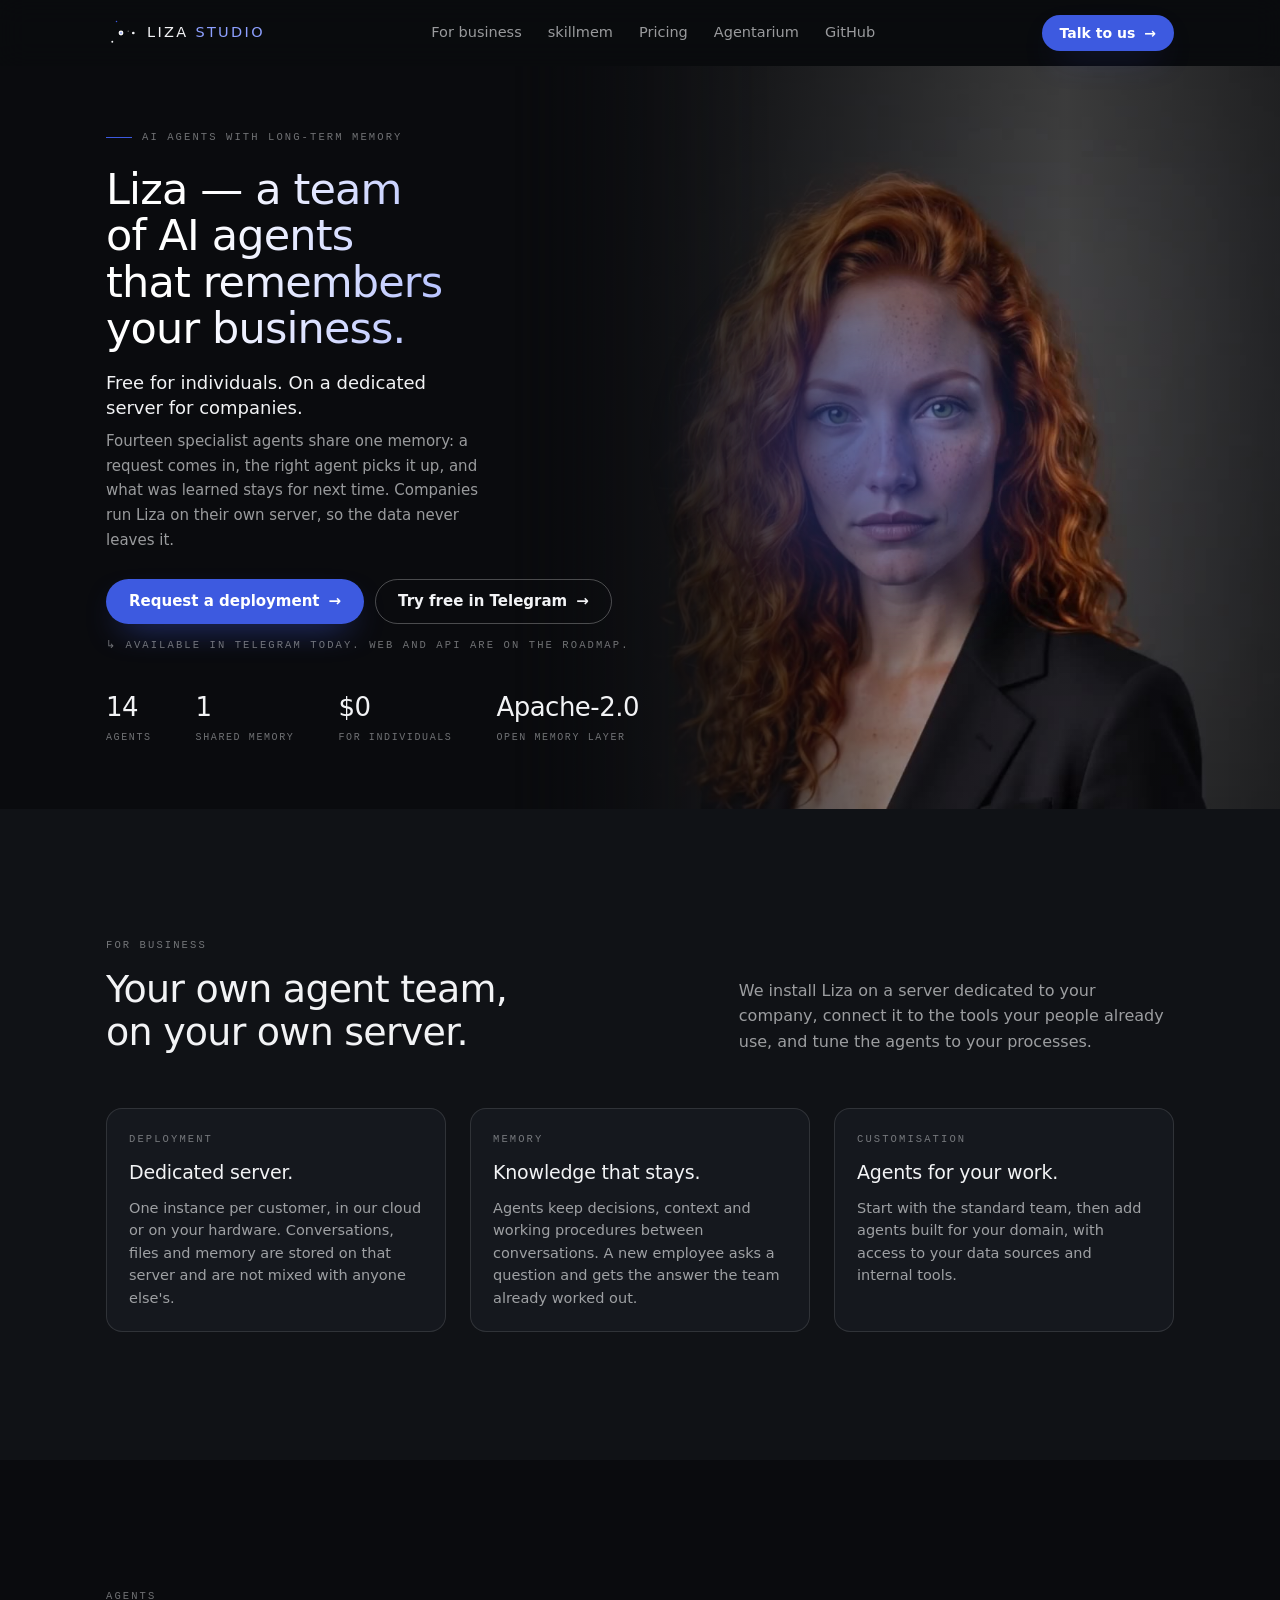
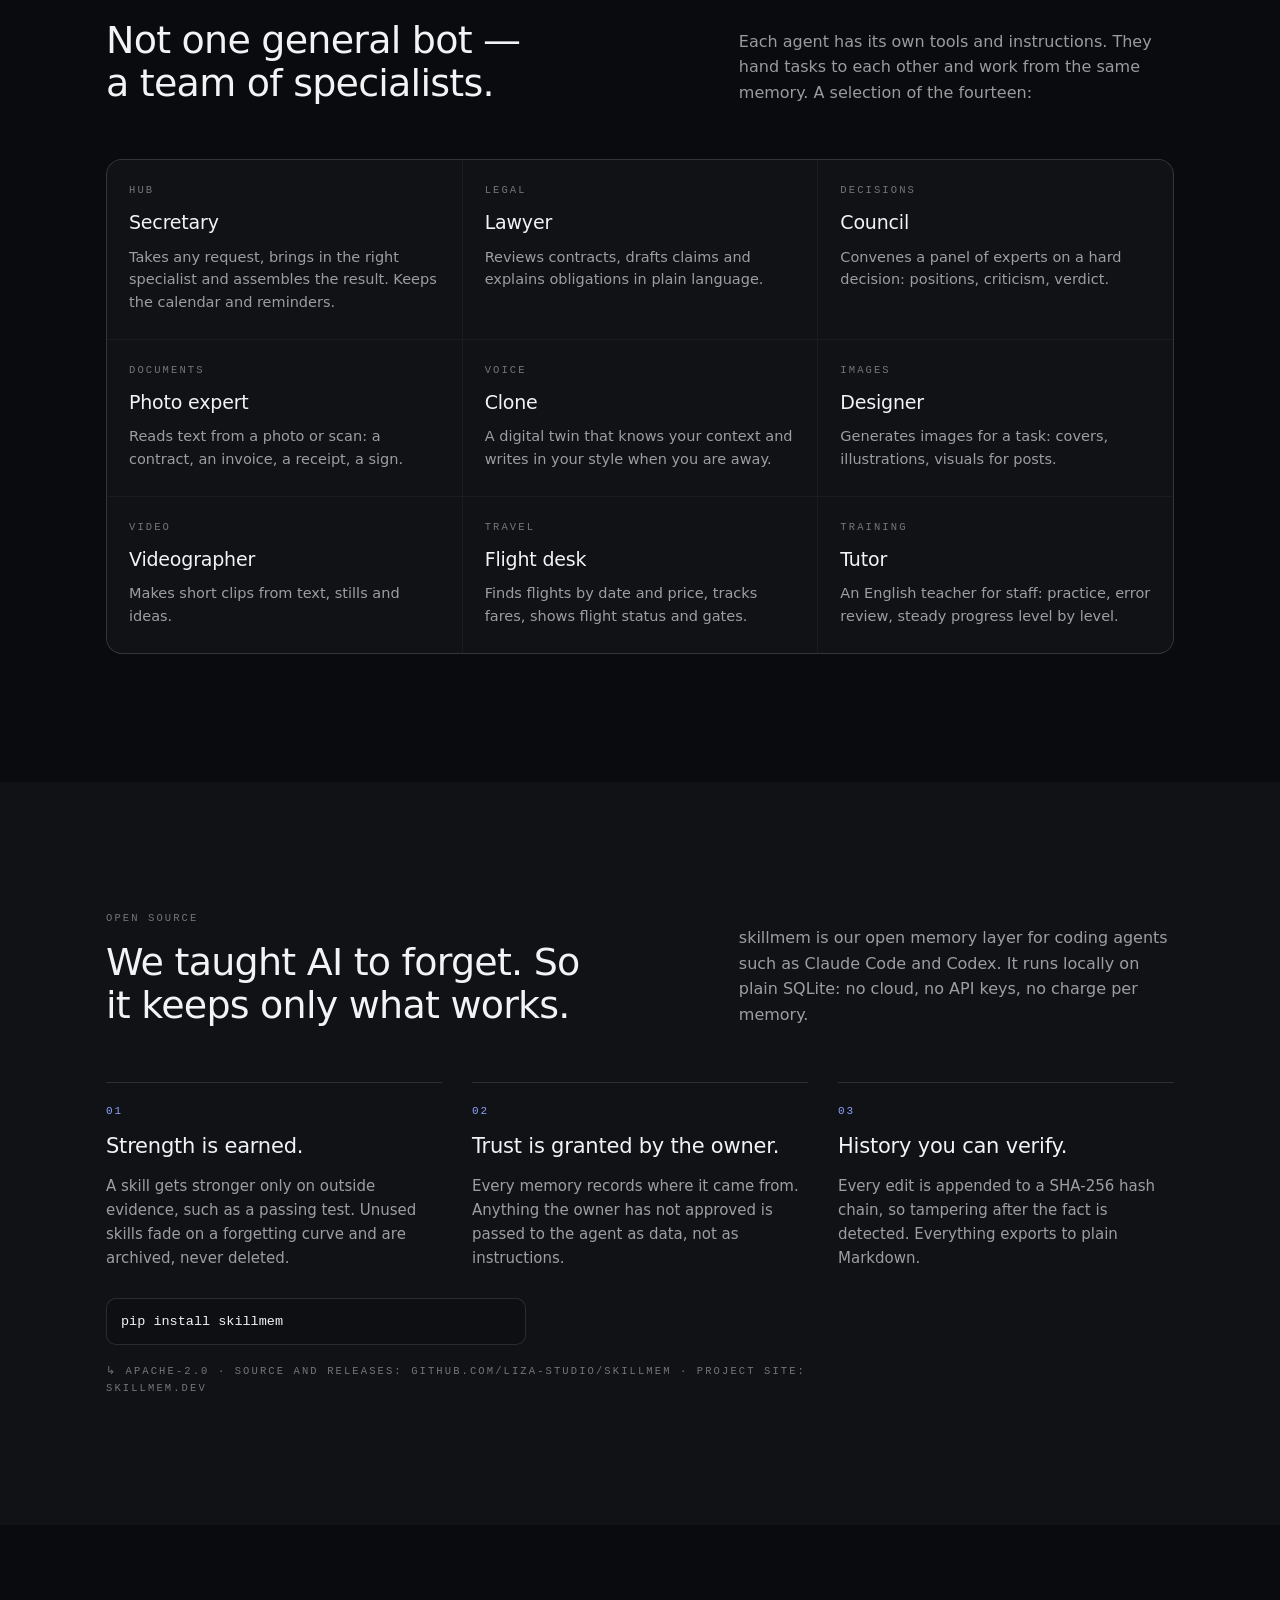
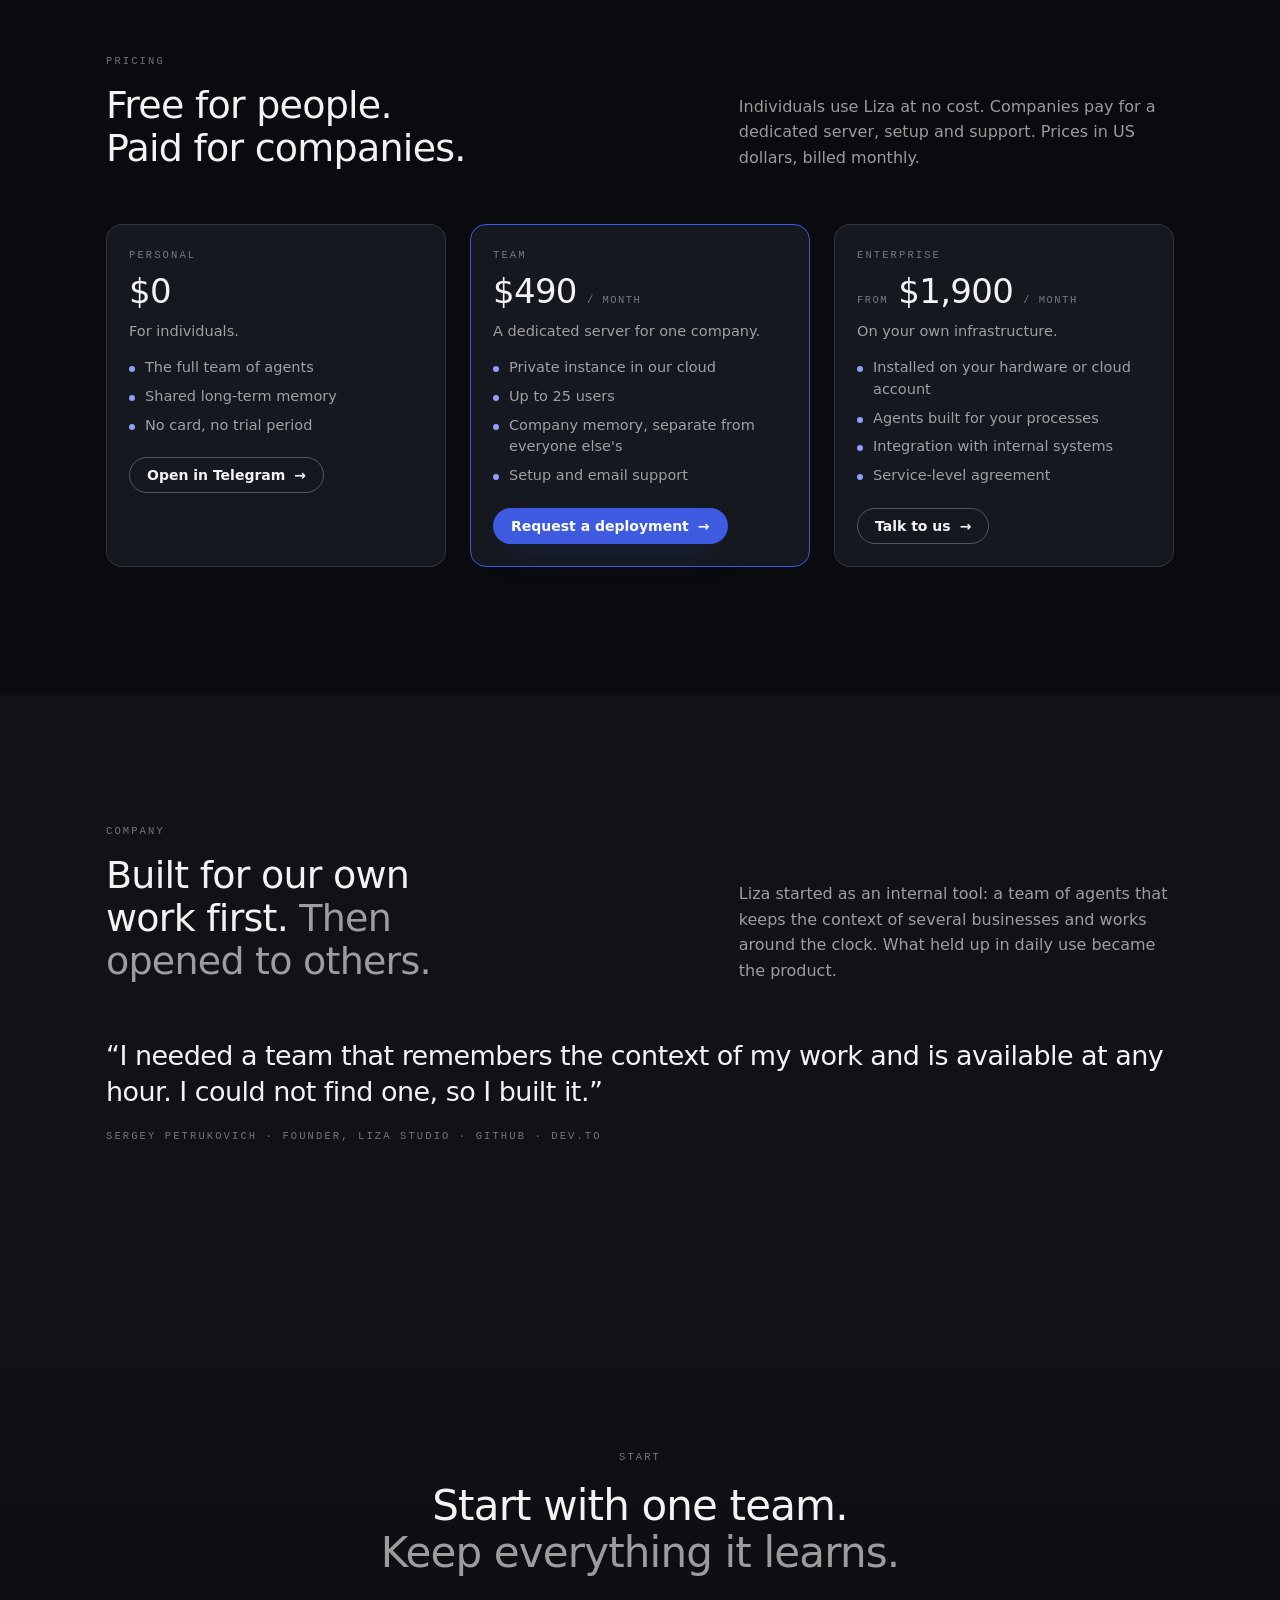
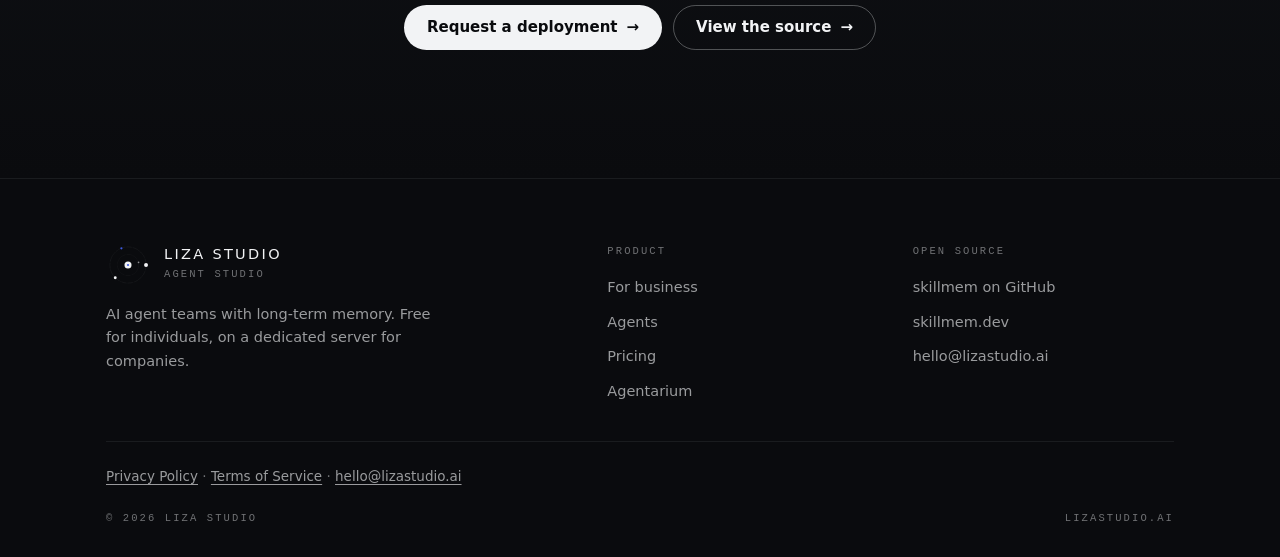
==== commit d78c31f1: "Add Agentarium page and link it from navigation Co-Authored-By: Claude Fable 5.2 <noreply@anthropic." ====
--- a/index.html
+++ b/index.html
@@ -71,7 +71,7 @@
 
   <header class="site-header">
     <div class="container header__inner">
-      <a class="logo" href="/" aria-label="Liza Studio — home">
+      <a class="logo" href="./" aria-label="Liza Studio — home">
         <svg class="logo__mark" viewBox="-100 -100 200 200" width="30" height="30" aria-hidden="true">
           <g><circle cx="82" cy="0" r="9" fill="currentColor"></circle><circle cx="-58" cy="58" r="6.5" fill="currentColor"></circle><circle cx="-30" cy="-76" r="5" fill="#3D5AE0"></circle></g>
           <g><circle cx="48" cy="-12" r="4" fill="currentColor" opacity="0.55"></circle></g>
@@ -85,6 +85,7 @@
         <a class="header__link" href="#business">For business</a>
         <a class="header__link" href="#skillmem">skillmem</a>
         <a class="header__link" href="#pricing">Pricing</a>
+        <a class="header__link" href="agentarium.html">Agentarium</a>
         <a class="header__link" href="https://github.com/liza-studio/skillmem" target="_blank" rel="noopener">GitHub</a>
       </nav>
 
@@ -104,6 +105,7 @@
       <a href="#business">For business</a>
       <a href="#skillmem">skillmem</a>
       <a href="#pricing">Pricing</a>
+      <a href="agentarium.html">Agentarium</a>
       <a href="https://github.com/liza-studio/skillmem" target="_blank" rel="noopener">GitHub</a>
     </nav>
   </header>
@@ -361,6 +363,7 @@
             <li><a href="#business">For business</a></li>
             <li><a href="#agents">Agents</a></li>
             <li><a href="#pricing">Pricing</a></li>
+            <li><a href="agentarium.html">Agentarium</a></li>
           </ul>
         </nav>
         <nav class="footer__nav" aria-label="Open source">
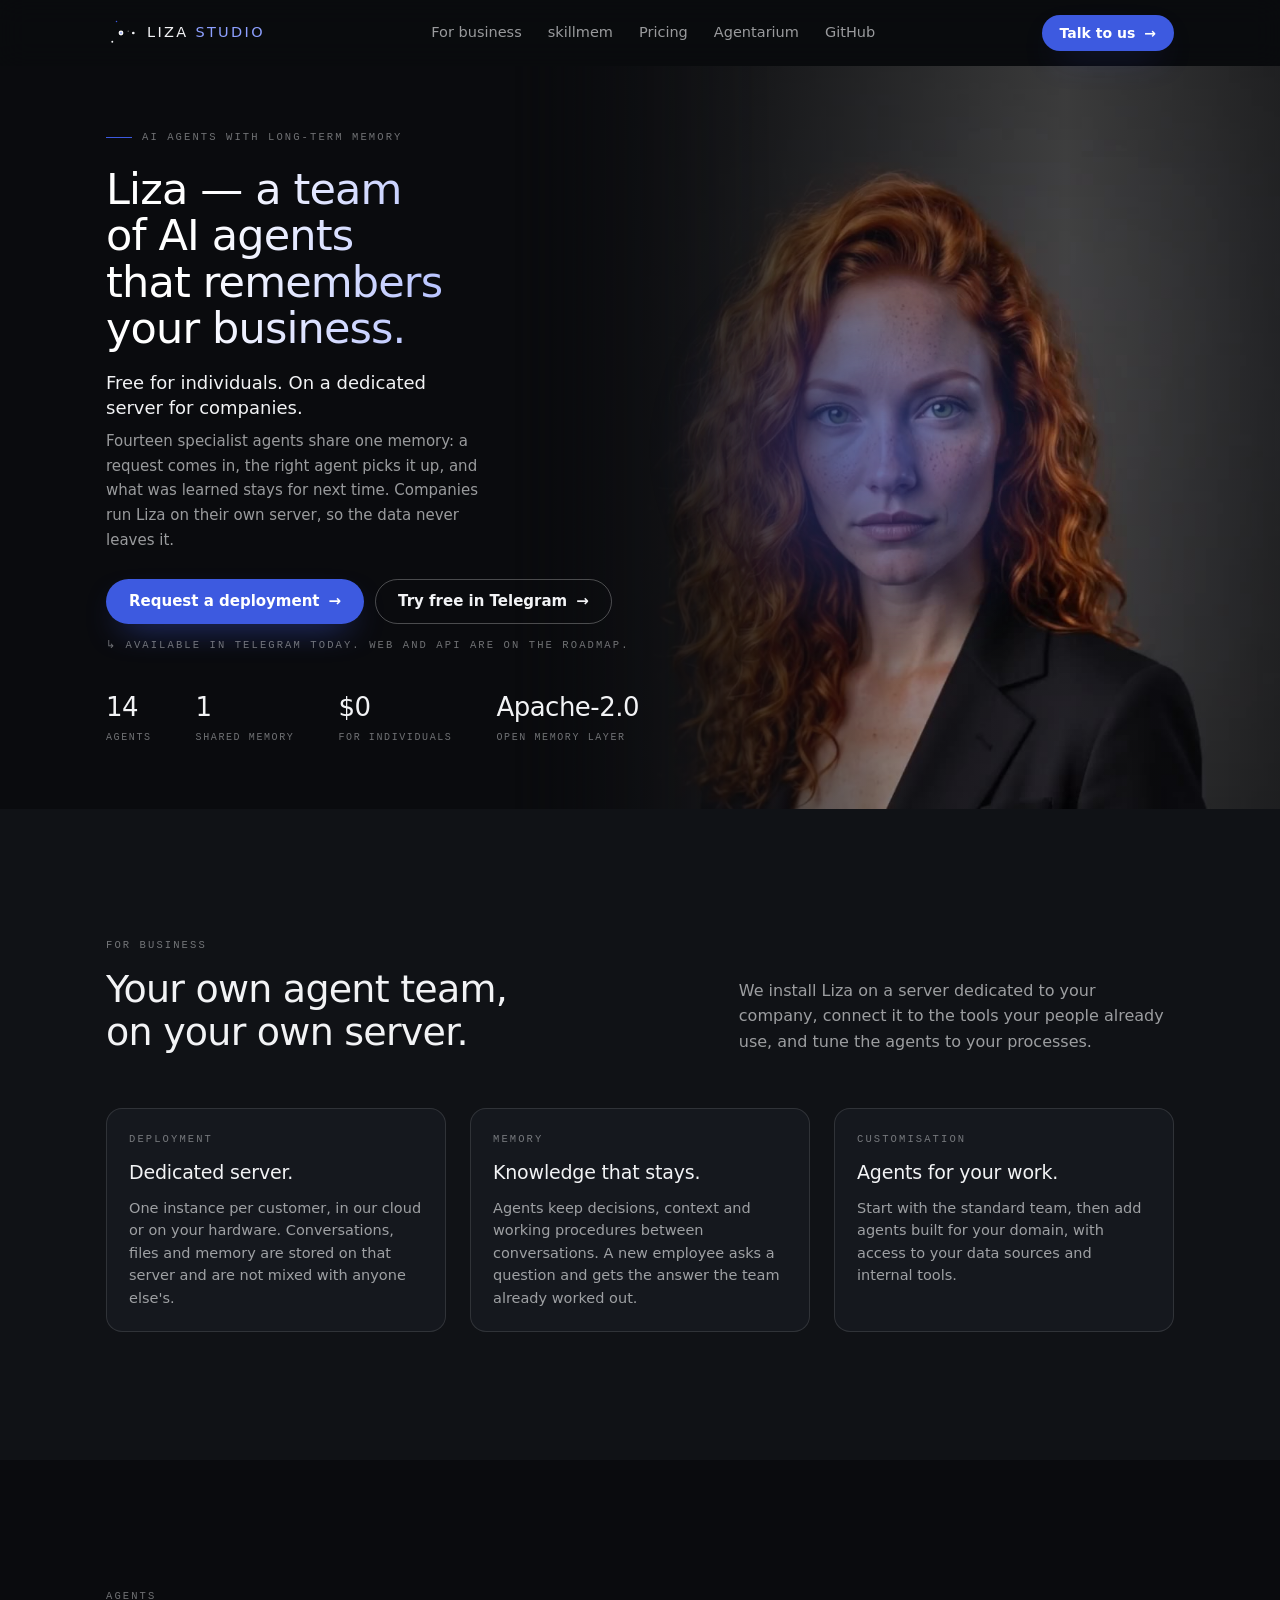
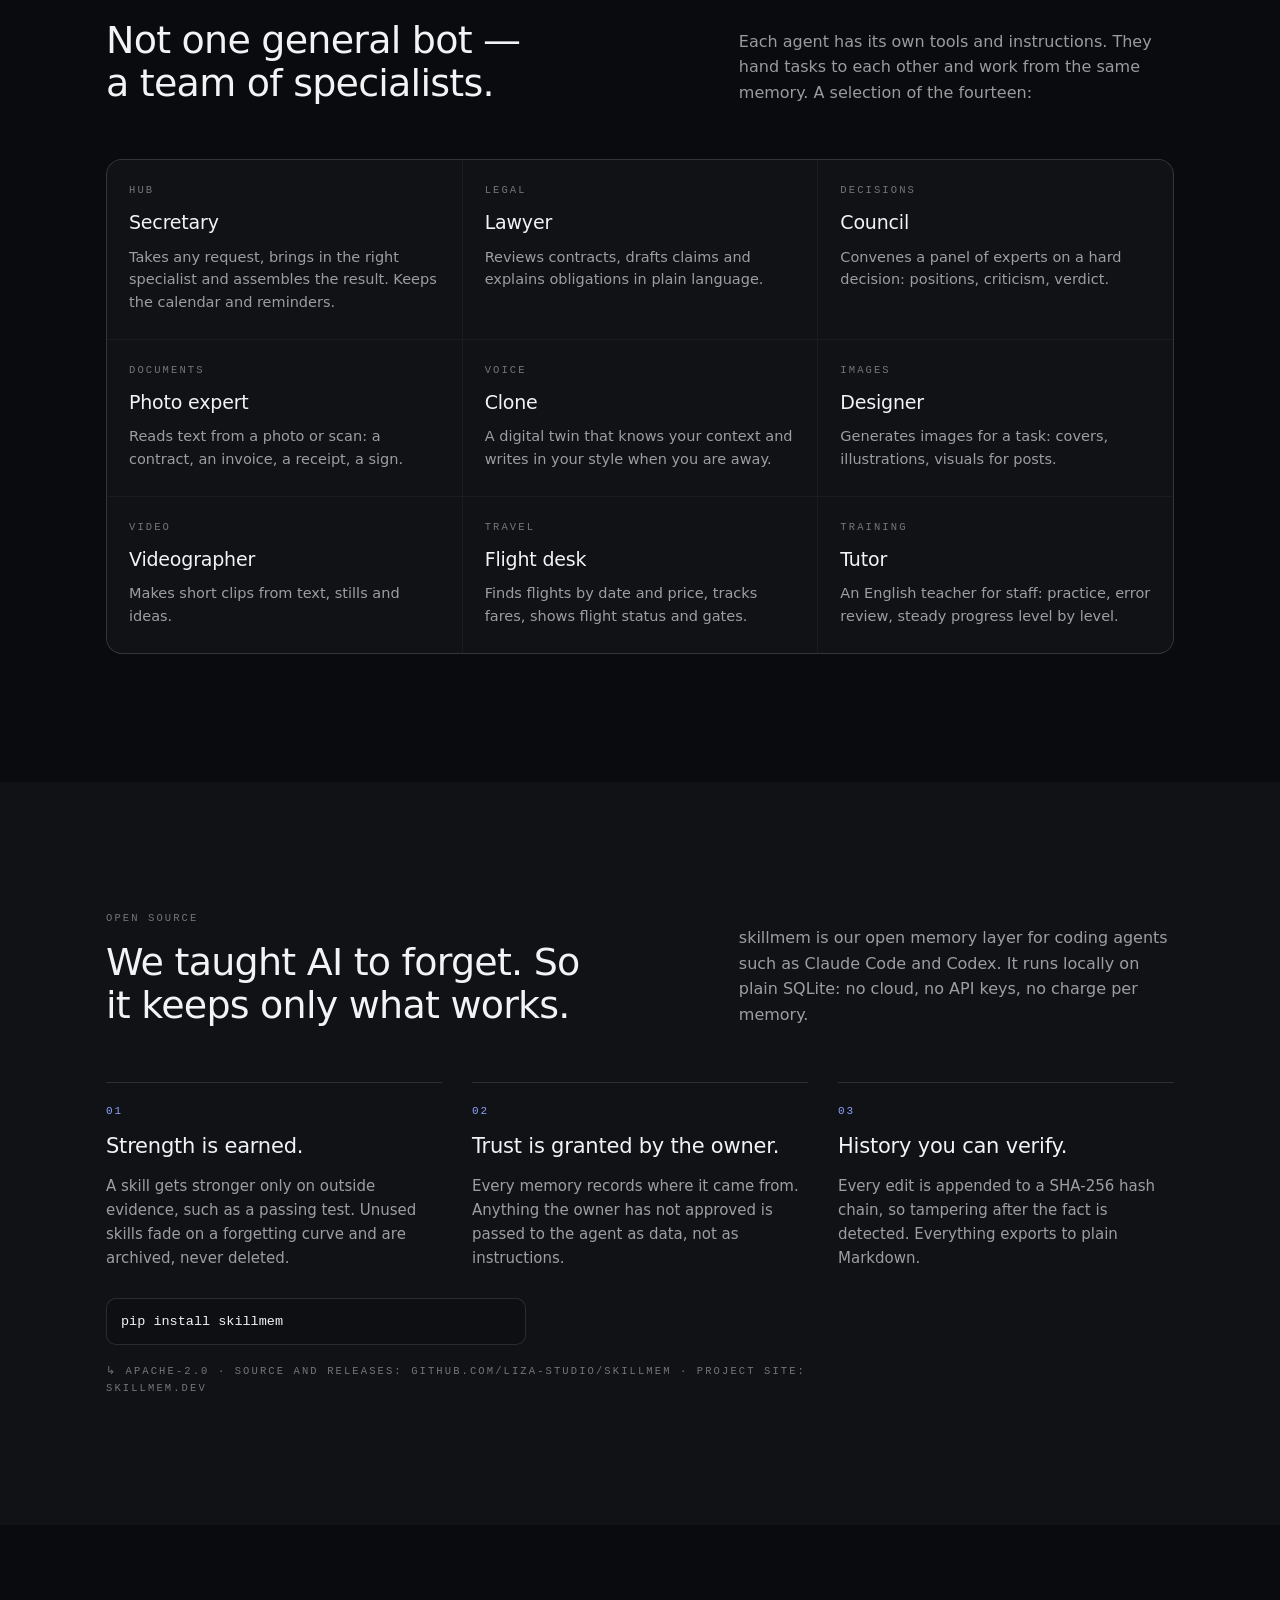
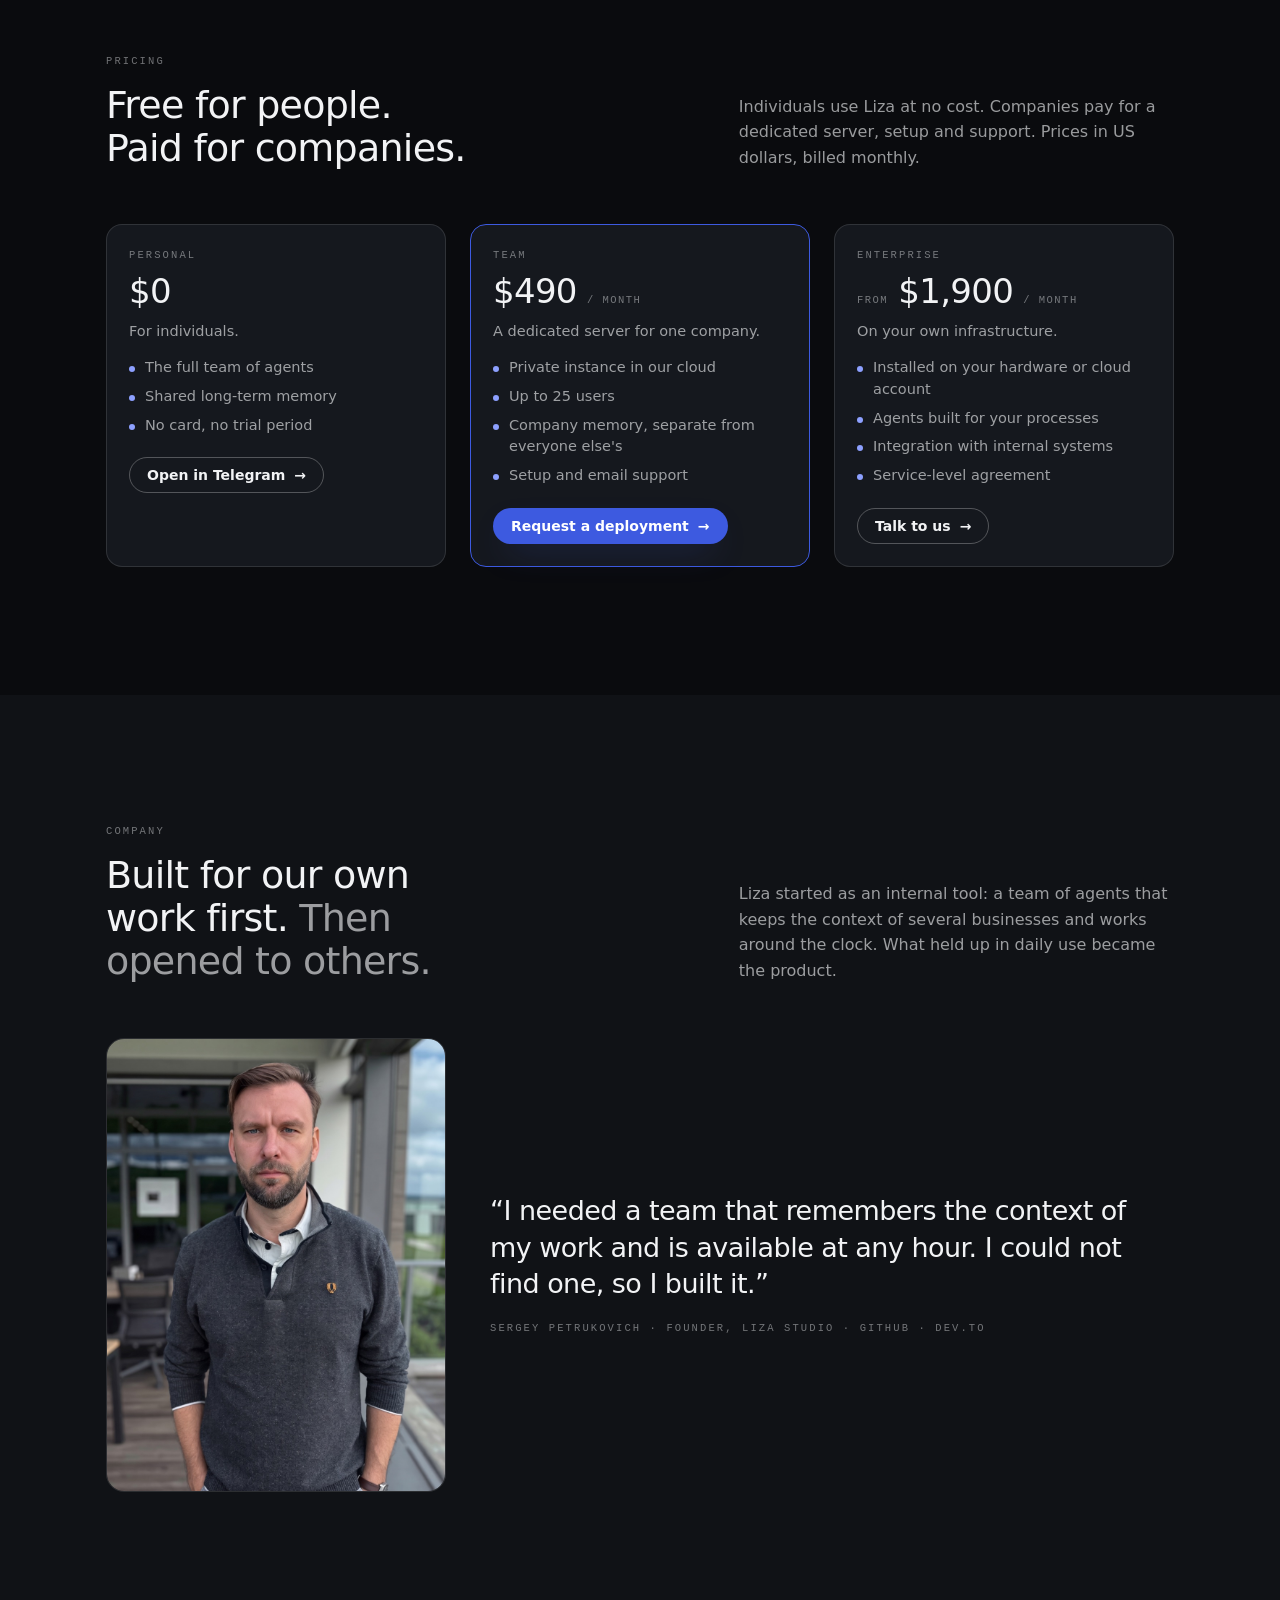
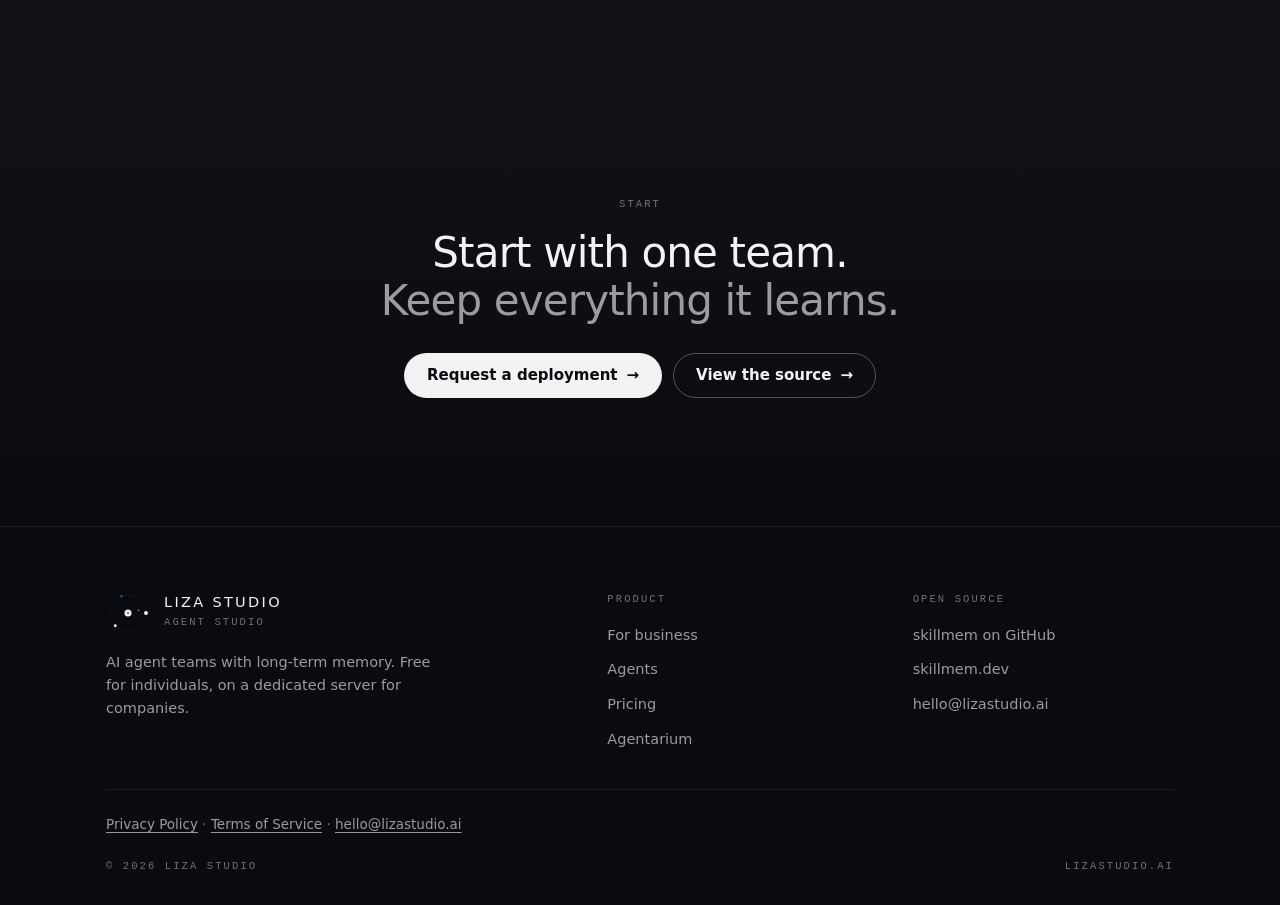
==== commit 800cc132: "Founder portrait; Agentarium seasonal world screenshot Co-Authored-By: Claude Fable 5.2 <noreply@ant" ====
--- a/index.html
+++ b/index.html
@@ -317,6 +317,7 @@
           <p class="section__sub">Liza started as an internal tool: a team of agents that keeps the context of several businesses and works around the clock. What held up in daily use became the product.</p>
         </header>
         <div class="author__row">
+          <img class="author__photo" src="assets/founder.jpg" alt="Sergey Petrukovich, founder of Liza Studio" width="938" height="1250" loading="lazy">
           <figure class="author__quote">
             <blockquote>“I needed a team that remembers the context of my work and is available at any hour. I could not find one, so I built it.”</blockquote>
             <figcaption class="mono-label mono-label--muted" style="margin-top:18px;">Sergey Petrukovich · founder, Liza Studio · <a href="https://github.com/mrpetrukovich" target="_blank" rel="noopener">GitHub</a> · <a href="https://dev.to/sergeypetrukovich" target="_blank" rel="noopener">dev.to</a></figcaption>
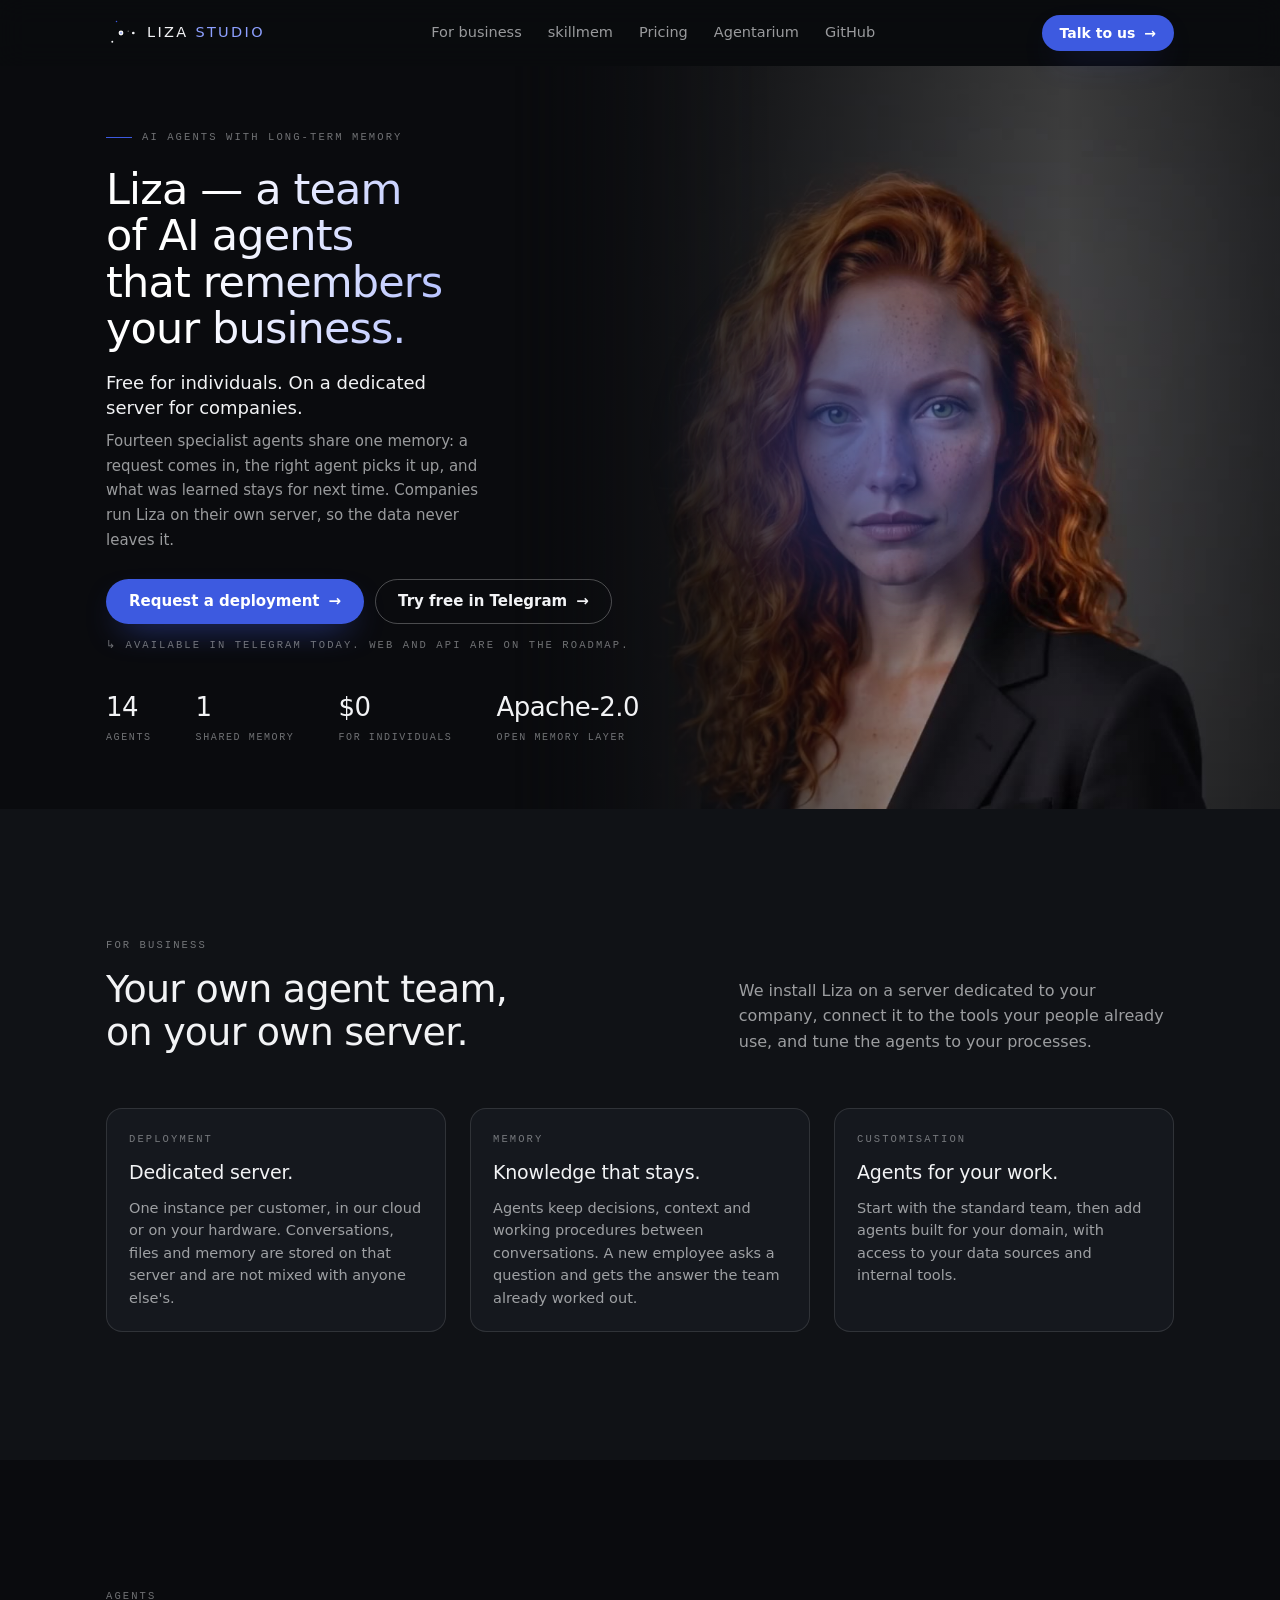
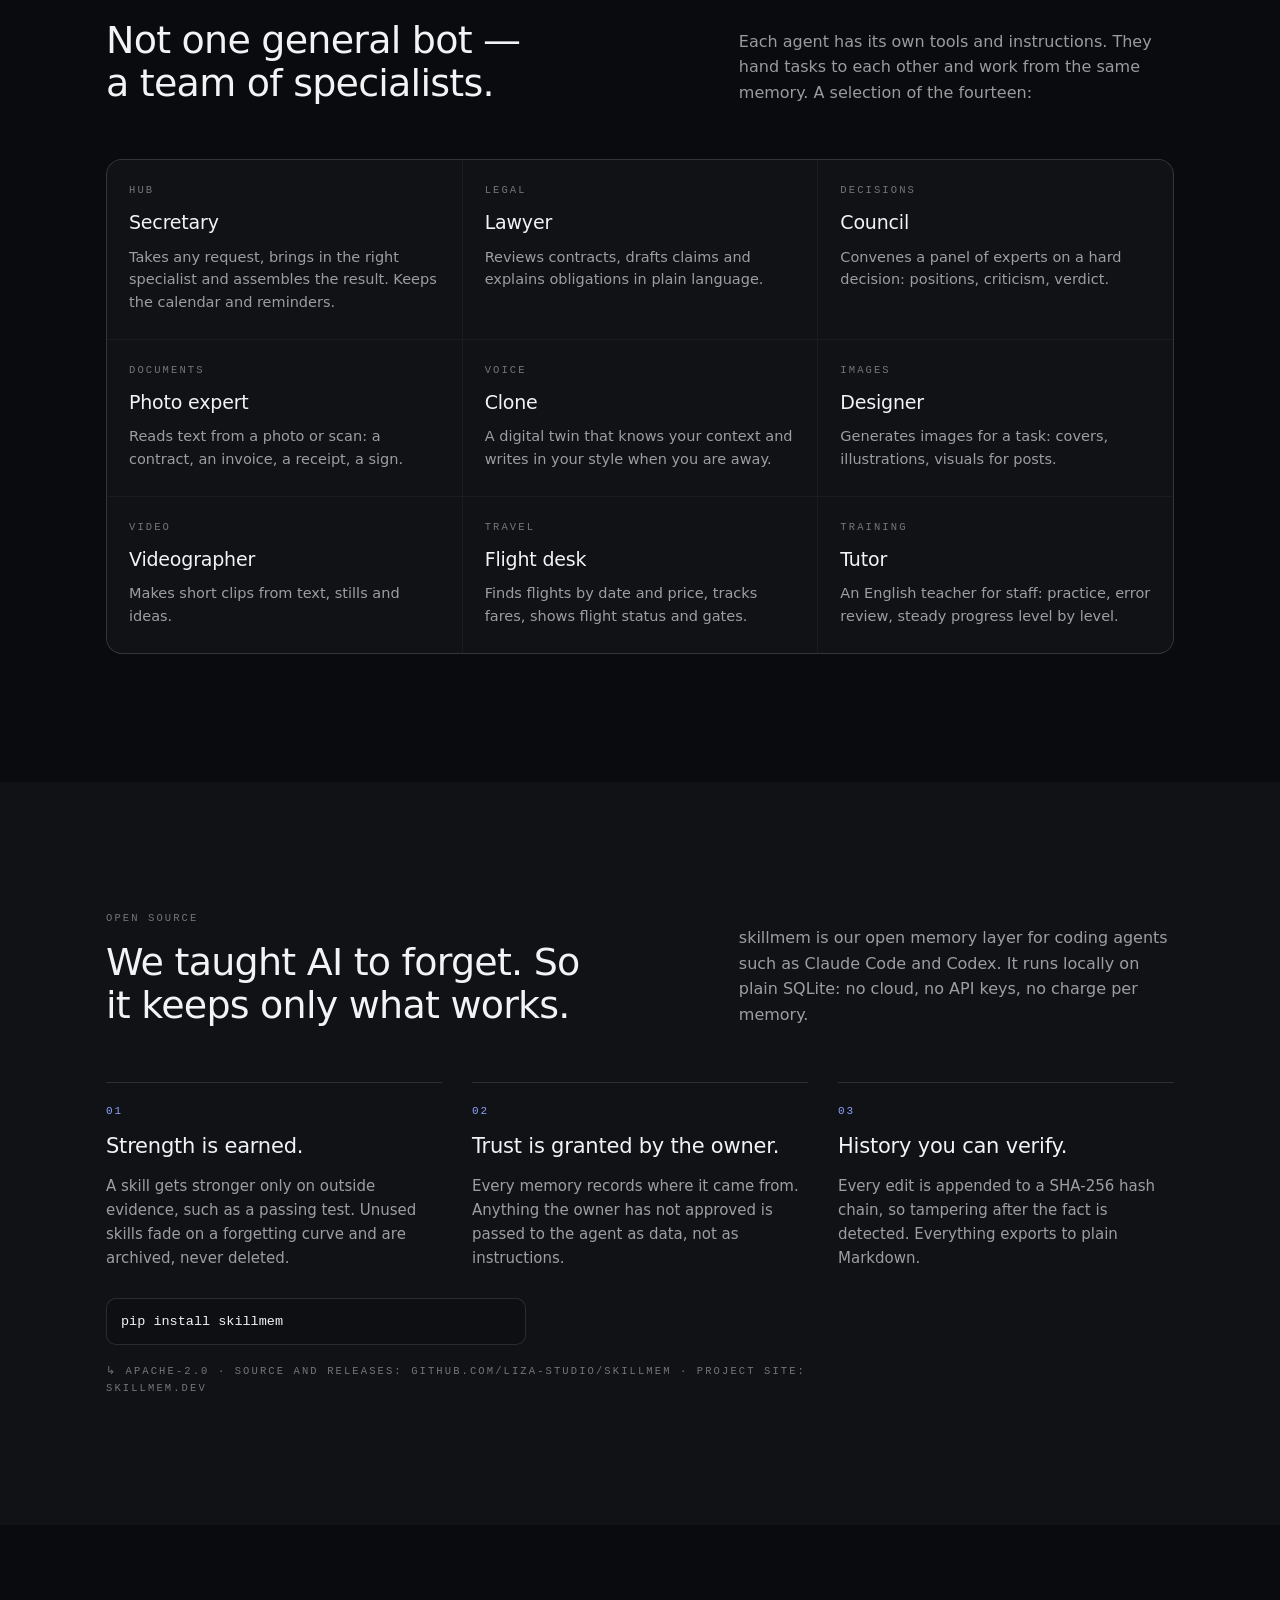
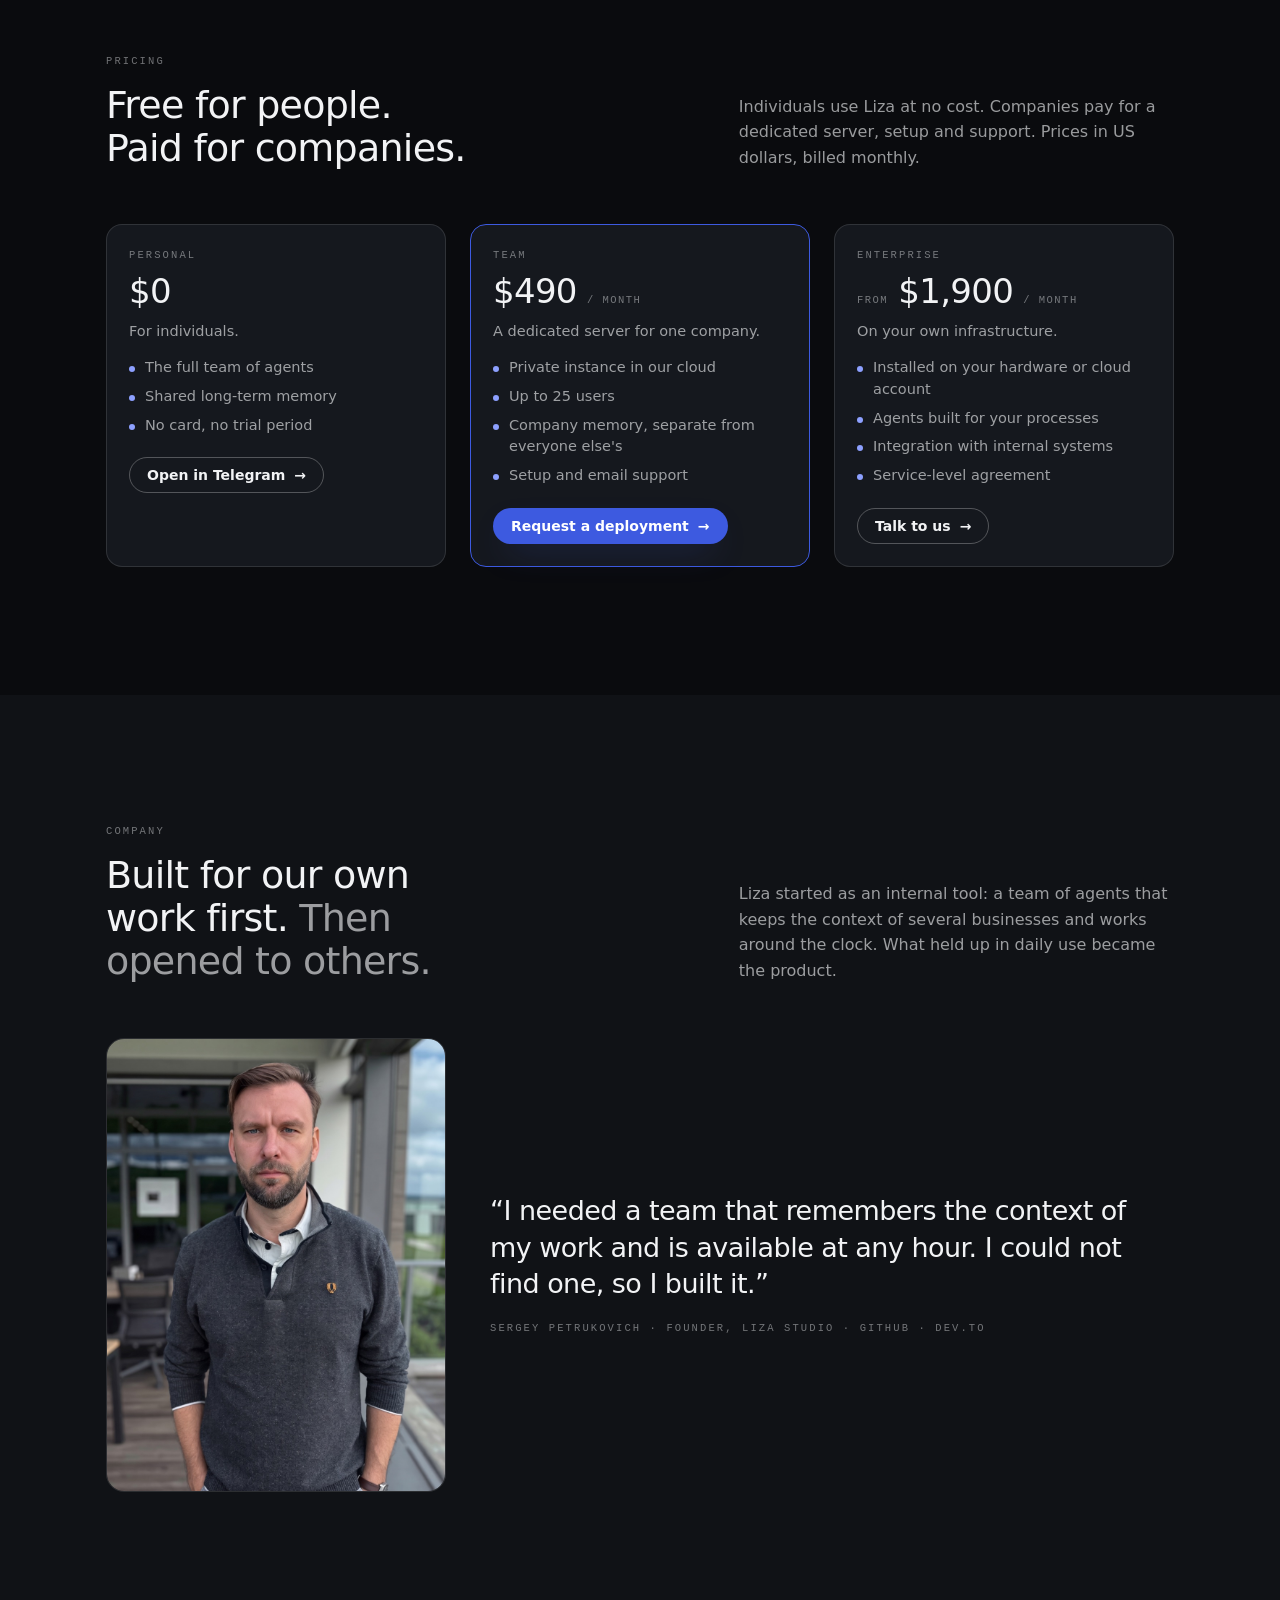
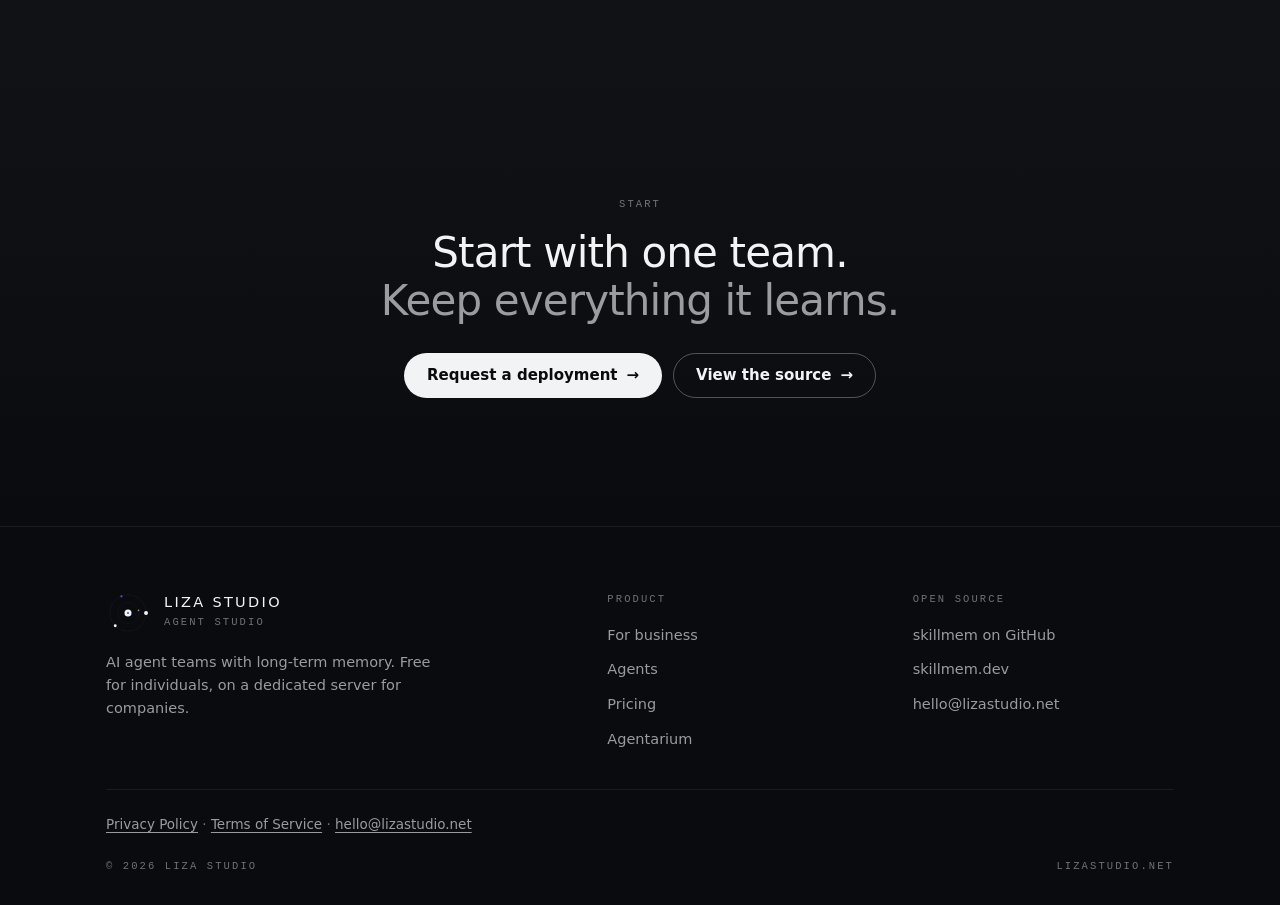
==== commit 41316b52: "Move to lizastudio.net Co-Authored-By: Claude Fable 5.2 <noreply@anthropic.com>" ====
--- a/index.html
+++ b/index.html
@@ -6,11 +6,11 @@
   <title>Liza Studio — AI agent teams with long-term memory, on your own server</title>
   <meta name="description" content="Liza Studio builds teams of AI agents that share long-term memory. Free for individuals, deployed on a dedicated server for companies. Memory layer skillmem is open source under Apache-2.0.">
   <meta name="theme-color" content="#0A0B0E">
-  <link rel="canonical" href="https://lizastudio.ai/">
+  <link rel="canonical" href="https://lizastudio.net/">
 
   <meta property="og:type" content="website">
   <meta property="og:site_name" content="Liza Studio">
-  <meta property="og:url" content="https://lizastudio.ai/">
+  <meta property="og:url" content="https://lizastudio.net/">
   <meta property="og:title" content="Liza Studio — AI agent teams with long-term memory">
   <meta property="og:description" content="A team of AI agents with shared long-term memory. Free for individuals, on a dedicated server for companies. Open-source memory layer: skillmem.">
   <meta property="og:locale" content="en_US">
@@ -21,9 +21,9 @@
   "@graph": [
     {
       "@type": "Organization",
-      "@id": "https://lizastudio.ai/#org",
+      "@id": "https://lizastudio.net/#org",
       "name": "Liza Studio",
-      "url": "https://lizastudio.ai/",
+      "url": "https://lizastudio.net/",
       "description": "Developer of Liza, a team of AI agents with shared long-term memory, and of skillmem, an open-source memory layer for coding agents.",
       "sameAs": ["https://github.com/liza-studio"]
     },
@@ -32,7 +32,7 @@
       "name": "Liza for Business",
       "applicationCategory": "BusinessApplication",
       "operatingSystem": "Linux (self-hosted)",
-      "publisher": {"@id": "https://lizastudio.ai/#org"},
+      "publisher": {"@id": "https://lizastudio.net/#org"},
       "offers": [
         {"@type": "Offer", "name": "Personal", "price": "0", "priceCurrency": "USD"},
         {"@type": "Offer", "name": "Team", "price": "490", "priceCurrency": "USD"},
@@ -45,7 +45,7 @@
       "codeRepository": "https://github.com/liza-studio/skillmem",
       "license": "https://www.apache.org/licenses/LICENSE-2.0",
       "programmingLanguage": "Python",
-      "publisher": {"@id": "https://lizastudio.ai/#org"}
+      "publisher": {"@id": "https://lizastudio.net/#org"}
     }
   ]
 }
@@ -90,7 +90,7 @@
       </nav>
 
       <div class="header__right">
-        <a class="btn btn--primary btn--sm header__cta" href="mailto:hello@lizastudio.ai?subject=Liza%20for%20Business">
+        <a class="btn btn--primary btn--sm header__cta" href="mailto:hello@lizastudio.net?subject=Liza%20for%20Business">
           <span class="btn__full">Talk to us</span>
           <span class="btn__short" aria-hidden="true">Contact</span>
           <span aria-hidden="true">→</span>
@@ -126,7 +126,7 @@
         <p class="hero__offer">Free for individuals. On a dedicated server for companies.</p>
         <p class="hero__lead">Fourteen specialist agents share one memory: a request comes in, the right agent picks it up, and what was learned stays for next time. Companies run Liza on their own server, so the data never leaves it.</p>
         <div class="hero__actions">
-          <a class="btn btn--primary" href="mailto:hello@lizastudio.ai?subject=Liza%20for%20Business">Request a deployment <span aria-hidden="true">→</span></a>
+          <a class="btn btn--primary" href="mailto:hello@lizastudio.net?subject=Liza%20for%20Business">Request a deployment <span aria-hidden="true">→</span></a>
           <a class="btn btn--outline" href="https://t.me/LizaPetrovna_bot?start=ai_hero" target="_blank" rel="noopener">Try free in Telegram <span aria-hidden="true">→</span></a>
         </div>
         <p class="mono-label mono-label--muted hero__note">↳ Available in Telegram today. Web and API are on the roadmap.</p>
@@ -289,7 +289,7 @@
               <li>Company memory, separate from everyone else's</li>
               <li>Setup and email support</li>
             </ul>
-            <a class="btn btn--primary btn--sm" href="mailto:hello@lizastudio.ai?subject=Liza%20Team%20plan">Request a deployment <span aria-hidden="true">→</span></a>
+            <a class="btn btn--primary btn--sm" href="mailto:hello@lizastudio.net?subject=Liza%20Team%20plan">Request a deployment <span aria-hidden="true">→</span></a>
           </article>
           <article class="info-card plan">
             <p class="mono-label">Enterprise</p>
@@ -301,7 +301,7 @@
               <li>Integration with internal systems</li>
               <li>Service-level agreement</li>
             </ul>
-            <a class="btn btn--outline btn--sm" href="mailto:hello@lizastudio.ai?subject=Liza%20Enterprise">Talk to us <span aria-hidden="true">→</span></a>
+            <a class="btn btn--outline btn--sm" href="mailto:hello@lizastudio.net?subject=Liza%20Enterprise">Talk to us <span aria-hidden="true">→</span></a>
           </article>
         </div>
       </div>
@@ -331,7 +331,7 @@
         <p class="mono-label mono-label--muted">Start</p>
         <h2 class="cta__title">Start with one team.<br><span class="text-muted">Keep everything it learns.</span></h2>
         <div class="cta__actions">
-          <a class="btn btn--paper" href="mailto:hello@lizastudio.ai?subject=Liza%20for%20Business">Request a deployment <span aria-hidden="true">→</span></a>
+          <a class="btn btn--paper" href="mailto:hello@lizastudio.net?subject=Liza%20for%20Business">Request a deployment <span aria-hidden="true">→</span></a>
           <a class="btn btn--outline-light" href="https://github.com/liza-studio/skillmem" target="_blank" rel="noopener">View the source <span aria-hidden="true">→</span></a>
         </div>
       </div>
@@ -372,16 +372,16 @@
           <ul>
             <li><a href="https://github.com/liza-studio/skillmem" target="_blank" rel="noopener">skillmem on GitHub</a></li>
             <li><a href="https://skillmem.dev" target="_blank" rel="noopener">skillmem.dev</a></li>
-            <li><a href="mailto:hello@lizastudio.ai">hello@lizastudio.ai</a></li>
+            <li><a href="mailto:hello@lizastudio.net">hello@lizastudio.net</a></li>
           </ul>
         </nav>
       </div>
       <div class="footer__req">
-        <a href="privacy.html">Privacy Policy</a> · <a href="terms.html">Terms of Service</a> · <a href="mailto:hello@lizastudio.ai">hello@lizastudio.ai</a>
+        <a href="privacy.html">Privacy Policy</a> · <a href="terms.html">Terms of Service</a> · <a href="mailto:hello@lizastudio.net">hello@lizastudio.net</a>
       </div>
       <div class="footer__bottom">
         <span class="mono-label mono-label--muted">© 2026 Liza Studio</span>
-        <span class="mono-label mono-label--muted">lizastudio.ai</span>
+        <span class="mono-label mono-label--muted">lizastudio.net</span>
       </div>
     </div>
   </footer>
